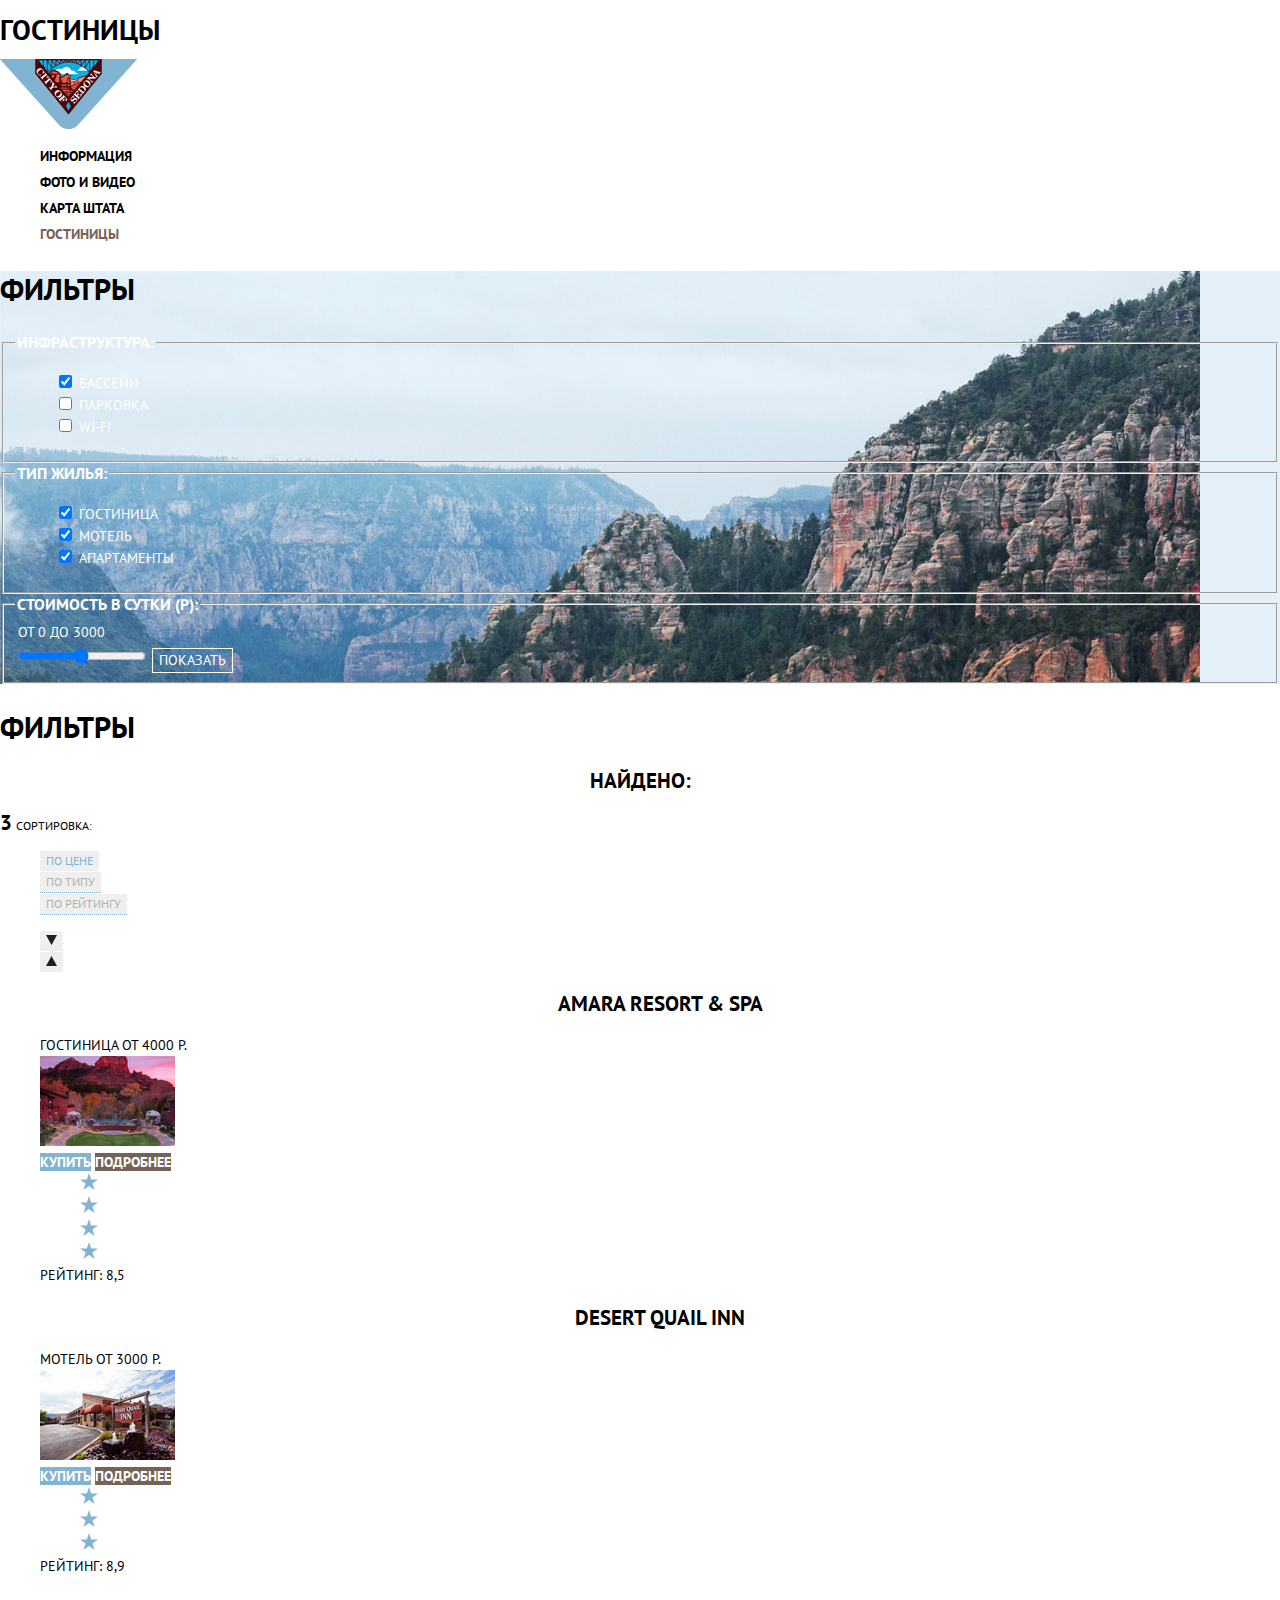
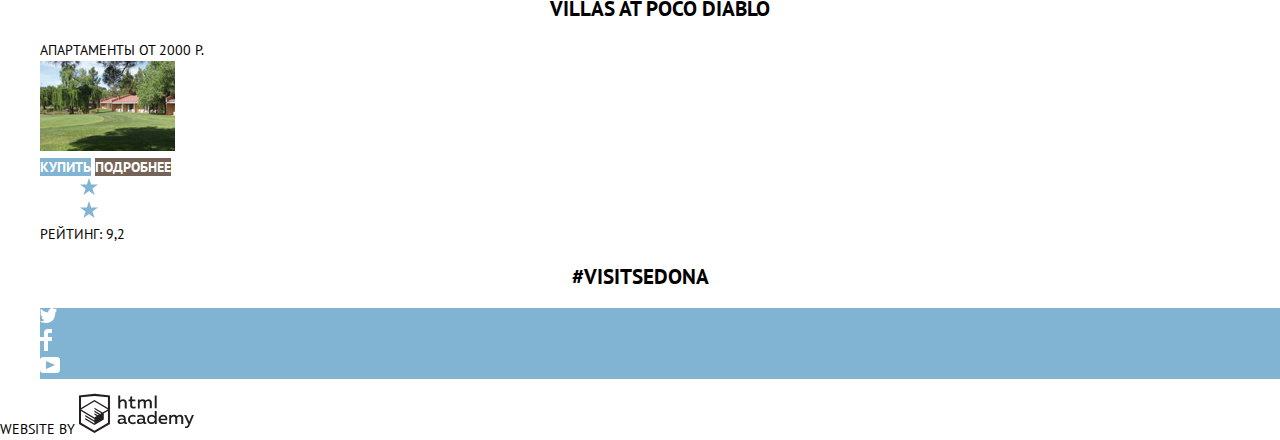
==== hotels.html @ 1f5286f9 "Пятое задание" ====
<!DOCTYPE html>
<html lang="ru">
  <head>
    <meta charset="utf-8">
      <title>Седона > Гостиницы</title>
        <link href="https://fonts.googleapis.com/css?family=PT+Sans:400,700&amp;subset=cyrillic" rel="stylesheet">
        <link rel="stylesheet" href="css/style.css">
  </head>
  <body>
  
<!-- ===== HEADER ===== -->
  	<header class="main-header">
  	  <h1 class="visually-hidden">Гостиницы</h1>
  		<nav class="main-navigation">
 		  <a href="index.html" class="main-header-logo">
  		    <img src="img/logo-sedona.png" width="138" height="70" alt="Логотип сайта Седона">
  		  </a>
  			<ul class="site-navigation">
  			  <li><a href="#">Информация</a></li>
  			  <li><a href="#">Фото и видео</a></li>
  			  <li><a href="#">Карта штата</a></li>
  			  <li class="site-navigation-current"><a href="#">Гостиницы</a></li>
  			</ul>
  		</nav>
	</header>
  	   
<!-- ===== M A I N ===== -->
	<section class="filters">
    <h2 class="title-2 visually-hidden">Фильтры</h2>
	  <form class="filter" method="get" action=https://echo.htmlacademy.ru>
    <fieldset>
	  <legend>Инфраструктура:</legend>
	      <ul>
	        <li>
	          <input class="visually-hidden" type="checkbox" name="pool" id="filter-pool" checked>
	          <label for="filter-pool">Бассейн</label>
	        </li>
	        <li>
	          <input class="visually-hidden" type="checkbox" name="parking" id="filter-parking">
	          <label for="filter-parking">Парковка</label>
	        </li>
	        <li>
	          <input class="visually-hidden" type="checkbox" name="wifi" id="filter-wifi">
	          <label for="filter-wifi">WI-FI</label>
	        </li>	
	      </ul>
    </fieldset>
		
	<fieldset>
	  <legend>Тип жилья:</legend>
	      <ul>
	        <li>
	          <input class="visually-hidden" type="checkbox" name="hotel" id="filter-hotel" checked>
	          <label for="filter-hotel">Гостиница</label>
	        </li>
	        <li>
	          <input class="visually-hidden" type="checkbox" name="motel" id="filter-motel" checked>
	          <label for="filter-motel">Мотель</label>
	        </li>
	        <li>
	          <input class="visually-hidden" type="checkbox" name="apartments" id="filter-apartments" checked>
	          <label for="filter-apartments">Апартаменты</label>
	        </li>	
	      </ul>
	</fieldset>
     
	<fieldset>
	  <legend>Стоимость в сутки (Р):</legend>
	      <table>
            <tr>
              <td>От 0</td>
              <td>До 3000</td>
            </tr>
		  </table>
		    <input type="range" name="range" min="0" max="3000"> 
		      <button class="btn show" type="submit">Показать</button>
	</fieldset>
    </form>
	</section>

	<section class="results-header">
	  <h2 class="title-2 visually-hidden">Фильтры</h2>
	    <h3 class="title-3">Найдено: </h3>
	   	  <span class="results-number">3</span>
	   		<span class="results-sort">Сортировка: </span>
	   		  <ul class="results-sort-variants">
	   		    <li><button class="btn pushed">По цене</button></li>
	   			<li><button class="btn">По типу</button></li>
	   			<li><button class="btn">По рейтингу</button></li>
	   		  </ul> 
	   		  <ul class="arrows">
	   			<li><button class="btn" type="button"><img src="img/icon-down-dir.svg" width="11" height="10" alt="Вниз"></button></li>
	   			<li><button class="btn" type="button"><img src="img/icon-up-dir.svg" width="11" height="10" alt="Вверх"></button></li>
	   		  </ul>
	</section>
	   
    <section class="results-main">
	  <ul class="hotels-list">
	    <li class="hotel-item">
	      <h3 class="title-3">Amara Resort &amp; Spa</h3>
	    	<span>Гостиница</span>
	    	  <span>от 4000 р.</span>
	    		<div class="hotel-item-image">
	    		  <img src="img/amara.jpg" width="135" height="90" alt="Amara Resort & Spa">
	    		</div>
	    		  <a href="#" class="button buy">Купить</a>
	    		  <a href="#" class="button more">Подробнее</a>
					<ul>
					  <li><img src="img/star.svg" width="18" height="17" alt="Звездочка"></li>
					  <li><img src="img/star.svg" width="18" height="17" alt="Звездочка"></li>
					  <li><img src="img/star.svg" width="18" height="17" alt="Звездочка"></li>
					  <li><img src="img/star.svg" width="18" height="17" alt="Звездочка"></li>
					</ul>
					  <span>Рейтинг: 8,5</span>
	    </li>
	    	
		<li class="hotel-item">
		  <h3 class="title-3">Desert Quail Inn</h3>
	    	<span>Мотель</span>
	    	  <span>от 3000 р.</span>
	    		<div class="hotel-item-image">
	    		  <img src="img/desert.jpg" width="135" height="90" alt="Desert Quail Inn">
	    		</div>
	    		  <a href="#" class="button buy">Купить</a>
	    		  <a href="#" class="button more">Подробнее</a>
					<ul>
					  <li><img src="img/star.svg" width="18" height="17" alt="Звездочка"></li>
					  <li><img src="img/star.svg" width="18" height="17" alt="Звездочка"></li>
					  <li><img src="img/star.svg" width="18" height="17" alt="Звездочка"></li>
					</ul>
					  <span>Рейтинг: 8,9</span>
		</li>
	    	
		<li class="hotel-item">
		  <h3 class="title-3">Villas At Poco Diablo</h3>
	    	<span>Апартаменты</span>
	    	  <span>от 2000 р.</span>
	    		<div class="hotel-item-image">
	    		  <img src="img/villas.jpg" width="135" height="90" alt="Desert Quail Inn">
	    		</div>
	    		  <a href="#" class="button buy">Купить</a>
	    		  <a href="#" class="button more">Подробнее</a>
					<ul>
					  <li><img src="img/star.svg" width="18" height="17" alt="Звездочка"></li>
					  <li><img src="img/star.svg" width="18" height="17" alt="Звездочка"></li>
					</ul>
					  <span>Рейтинг: 9,2</span>
		</li>
	  </ul>
	</section>
   
<!-- ===== FOOTER ===== -->
  	<footer class="main-footer">
 	  <div class="footer-hashtag">
  		<h3 class="title-3">#visitsedona</h3>
  	  </div>
  		<ul class="footer-social">
		  <li><a href="#" class="social-button"><img src="img/twitter.svg" width="17" height="15" alt="Twitter"></a></li>
		  <li><a href="#" class="social-button"><img src="img/fb-icon.svg" width="12" height="22" alt="Facebook"></a></li>
		  <li><a href="#" class="social-button"><img src="img/youtube.svg" width="20" height="16" alt="YouTube"></a></li>
  		</ul>
  	  <div class="footer-copyright">
  	    <span>Website by</span>
  		  <a href="https://htmlacademy.ru/intensive/htmlcss">
  		    <img src="img/logo-htmlacademy.svg" width="115" height="41" alt="Профессиональный HTML и CSS, уровень 1">
  		  </a>
  	  </div>
  	</footer>
  </body>
</html>
---- css/style.css ----
body {
	margin: 0;
	padding: 0;
	
	font-family: 'PT Sans', Arial, sans-serif;
	font-size: 14px;
	font-weight: 400;
	line-height: 21px;
	color: #000000;
	text-transform: uppercase;
	
	background-color: #ffffff;
}

a {
	text-decoration: none;
}

main p {
	color: #333333;
}

/* ===== HEADER ===== */
.main-header-logo {
	display: inline-block;
}

.main-header-logo img {
	vertical-align: middle;
}

.main-navigation {
	font-weight: bold;
	line-height: 26px;
	color: #000000;
	
	background-color: #ffffff;
}

.site-navigation, .main-navigation {
	list-style: none;
}

.site-navigation a, .main-navigation a {
	color: #000000;
}

.site-navigation a:hover, .main-navigation a:hover {
	color: #81b3d2;
}

.site-navigation a:focus, .main-navigation a:focus {
	color: #cacaca;
}

.intro-logo {
	min-height: 564px;
	background-image: url("../img/background-all.jpg");
	background-repeat: no-repeat;
	background-color: #ffffff;

/* ===== MAIN = Index ===== */
}

.feature-item p {
	color: #ffffff;
}

.benefits-top-list, .benefits-bottom-list {
	list-style: none;
}

.title-2 {
	font-size: 30px;
	font-weight: bold;
	line-height: 36px;
	color: #000000;
}

.title-3 {
	font-size: 21px;
	font-weight: bold;
	line-height: 21px; /* ===== Кое-где 26px ===== */
	color: #000000;
	text-align: center;
}

.feature-item {
	color: #ffffff;
	background-color: #81b3d2;
}

.feature-item h3 {
	color: #ffffff;
}

.benefits-top {
	background-color: #ffffff;
}

.benefits-bottom {
	background-color: #eeeeee;
}

.interesting p {
	line-height: 24px;
}

.hotel-search h3 {
	background-color: #766357;
	color: #ffffff;
}

.hotel-search {
	font-weight: bold;
	line-height: 26px;
}

.btn {
	font: inherit;
	color: #a9a9a9;
	text-align: center;
	vertical-align: middle;
	text-transform: uppercase;
	border: none;
}

.results-main .button {
	font-weight: bold;
	color: #ffffff;
}

.results-main .buy {
	background-color: #81b3d2;
}

.results-main .buy:hover {
	background-color: #669ec0;
}

.results-main .buy:active {
	color: #88b6d1;
	background-color: #5496bd;
}

.results-main .more {
	background-color: #766357;
}

.results-main .more:hover {
	background-color: #604e43;
}

.results-main .more:active {
	color: #857871;
	background-color: #503e33;
}

.btn.show {
	color: #ffffff;
	background-color: transparent;
	border: 1px solid #ffffff;
}

.btn.show:active, .btn.show:hover {
	color: #000000;
	background-color: #ffffff;
}

.hotel-search .search {
	background-color: #81b3d2;
	color: #ffffff;
	font-size: 21px;
	line-height: 26px;
}

.hotel-search .search:hover {
	background-color: #669ec0;
}

.hotel-search .search:active {
	background-color: #5496bd;
	color: #88b6d1;
}

.date input {
	background-color: #f2f2f2;
}

.date input[type="text"] {
	height: 38px;
	border: none;
}

.date input::placeholder {
	color: #000000;
	font-family: 'PT Sans', Arial, sans-serif;
	font-size: 14px;
	font-weight: bold;
	line-height: 26px;
	text-transform: uppercase;
}

.date p {
	color: #000000;
}

.number button {
	color: #a9a9a9;
}

/* ===== MAIN = Hotels ===== */
.filters {
	background-color: #e3f0f9;
	background-image: url("../img/background-photo.jpg");
	background-repeat: no-repeat;
	color: #ffffff;
}

.filters li {
	list-style: none;
}

.filters legend {
	font-size: 16px;
	font-weight: bold;
}

.results-header li {
	list-style: none;
}

.results-sort-variants button {
	color: #b1b1b1;
	border-bottom: 1px dotted #81b3d2;
}

.results-sort-variants .pushed {
	border: none;
	color: #81b3d2;
}

.results-header .results-number {
	font-size: 21px;
	font-weight: bold;
}

.results-header .results-sort {
	font-size: 12px;
	line-height: 18px;
}

.results-header button {
	font-size: 12px;
	line-height: 18px;
}

.results-main li {
	list-style: none;
}

.site-navigation .site-navigation-current a {
	color: #766357;
}

/* ===== FOOTER ===== */
.footer-social {
	list-style: none;
}

.footer-social li {
	background-color: #81b3d2;
}

.footer-social li:hover {
	background-color: #669ec0;
}

.footer-social li:active {
	background-color: #5496bd;
} /* ===== И цвет самой иконки меняется. Как? ===== */
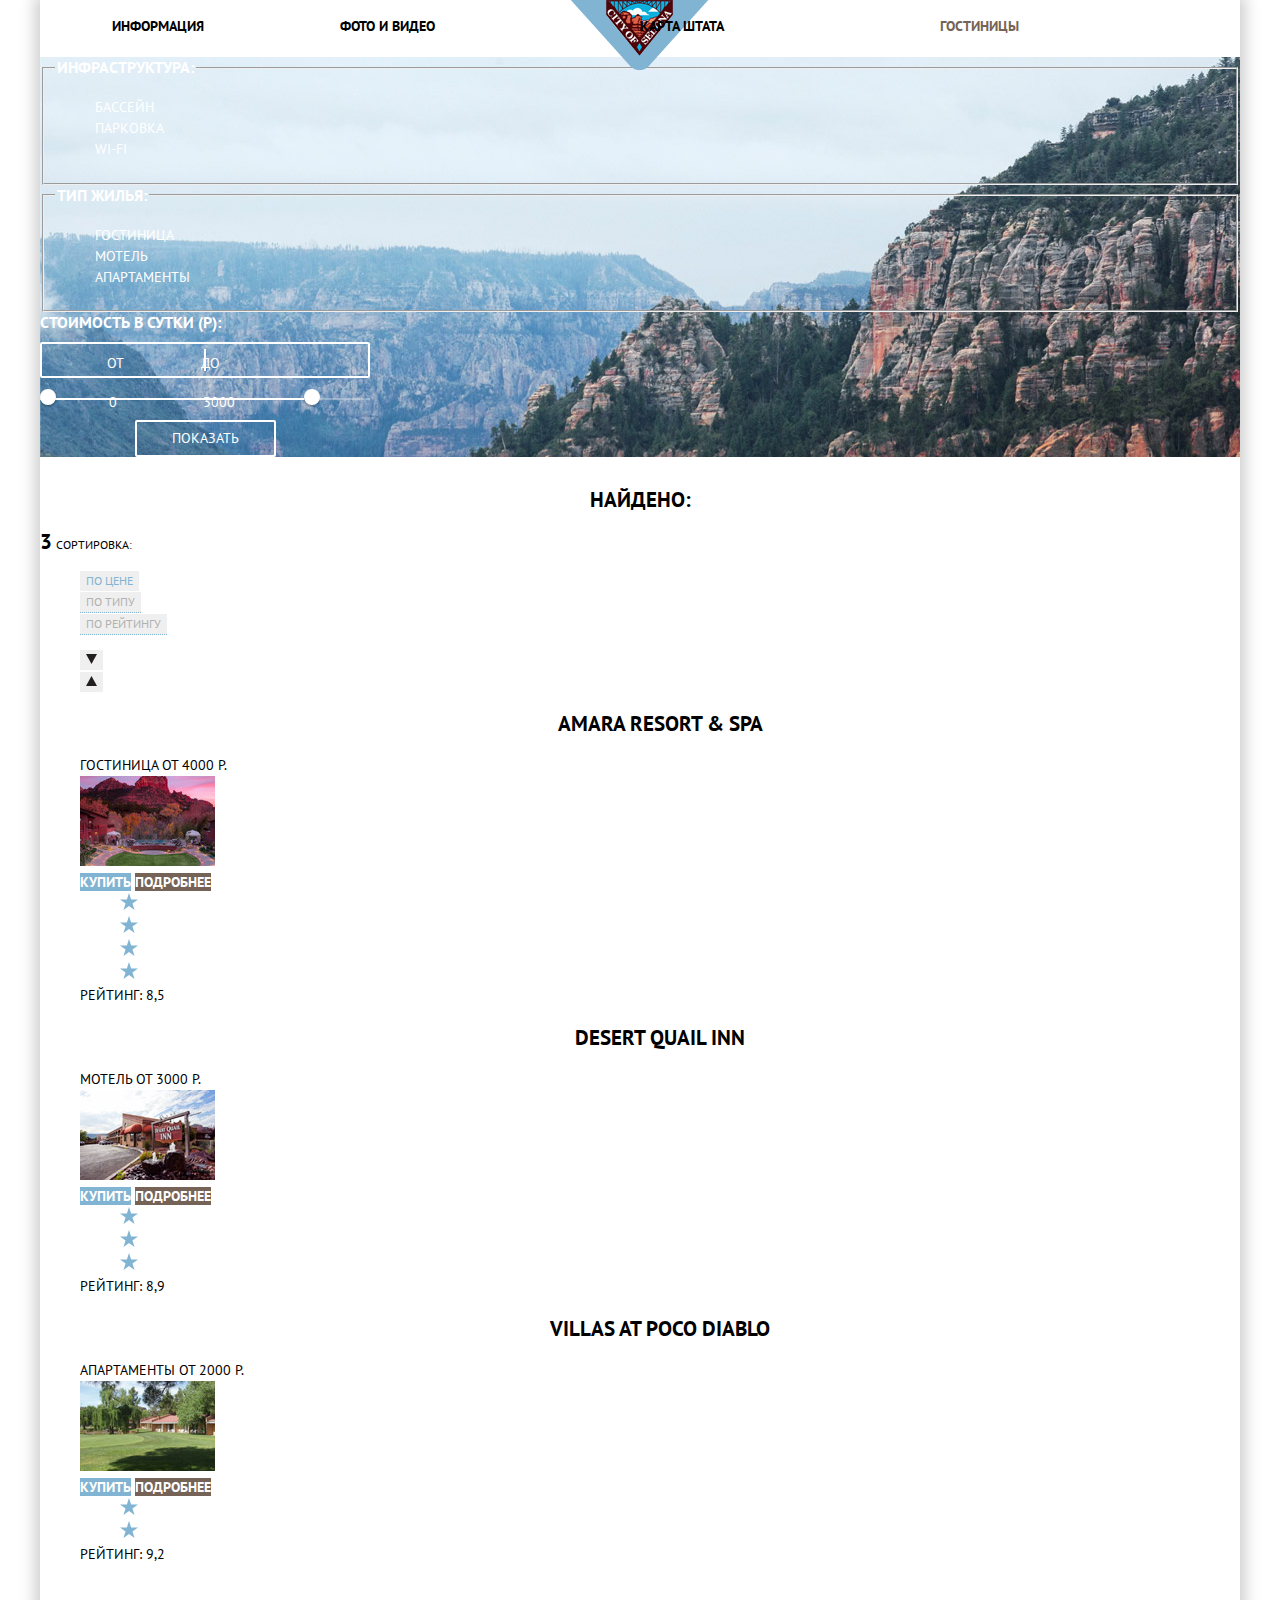
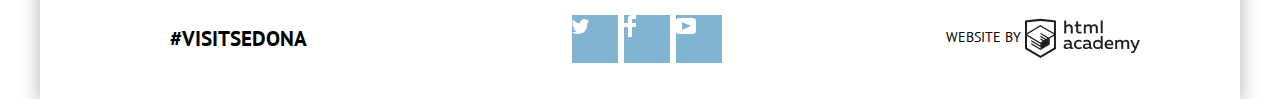
==== commit acf9c47a: "Шестое задание" ====
--- a/hotels.html
+++ b/hotels.html
@@ -7,6 +7,7 @@
         <link rel="stylesheet" href="css/style.css">
   </head>
   <body>
+  <div class="wrapper">
   
 <!-- ===== HEADER ===== -->
   	<header class="main-header">
@@ -63,8 +64,24 @@
 	        </li>	
 	      </ul>
 	</fieldset>
+    
+    <div class="filter-range">
+      <div class="filter-range-title">Стоимость в сутки (Р):</div>
+        <div class="price-controls">
+          <label class="min-price">от <input type="text" name="min-price" value="0"></label>
+		  <label class="max-price">до <input type="text" name="max-price" value="3000"></label>
+        </div>
+        <div class="range-controls">
+          <div class="scale">
+          	<div class="bar"></div>
+          </div>
+          <div class="range-toggle range-toggle-min"></div>
+          <div class="range-toggle range-toggle-max"></div>
+          <button class="btn show" type="submit">Показать</button>
+        </div>
+    </div>
      
-	<fieldset>
+<!--	<fieldset>
 	  <legend>Стоимость в сутки (Р):</legend>
 	      <table>
             <tr>
@@ -74,7 +91,7 @@
 		  </table>
 		    <input type="range" name="range" min="0" max="3000"> 
 		      <button class="btn show" type="submit">Показать</button>
-	</fieldset>
+	</fieldset>-->
     </form>
 	</section>
 
@@ -166,5 +183,6 @@
   		  </a>
   	  </div>
   	</footer>
+  	</div>
   </body>
 </html>--- a/css/style.css
+++ b/css/style.css
@@ -1,6 +1,7 @@
 body {
 	margin: 0;
 	padding: 0;
+	box-sizing: border-box;
 	
 	font-family: 'PT Sans', Arial, sans-serif;
 	font-size: 14px;
@@ -12,29 +13,136 @@
 	background-color: #ffffff;
 }
 
+*, *:before, *:after {
+    box-sizing: inherit;
+}
+
 a {
 	text-decoration: none;
 }
 
+img {
+	max-width: 100%;
+	/*height: auto;*/  /* Нужно ли это оставить? */
+}
+
+.title-2 {
+	font-size: 30px;
+	font-weight: bold;
+	line-height: 36px;
+	color: #000000;
+}
+
+.title-3 {
+	font-size: 21px;
+	font-weight: bold;
+	line-height: 21px; /* ===== Кое-где 26px ===== */
+	color: #000000;
+	text-align: center;
+}
+
 main p {
 	color: #333333;
 }
 
+.wrapper {
+	width: 1200px;
+	margin: 0 auto;
+	background-color: #ffffff;
+	box-shadow: 0 0 15px 5px rgba(0, 1, 1, 0.2);
+}
+
+.visually-hidden:not(:focus):not(:active), input[type="checkbox"].visually-hidden {
+    position: absolute;
+
+    width: 1px;
+    height: 1px;
+    margin: -1px;
+    border: 0;
+    padding: 0;
+
+    white-space: nowrap;
+
+    clip-path: inset(100%);
+    clip: rect(0 0 0 0);
+    overflow: hidden;
+}
+
 /* ===== HEADER ===== */
+.main-header {
+	position: relative;
+}
+
+.inner-header {
+
+}
+
 .main-header-logo {
 	display: inline-block;
+	width: 138px;
+	height: 70px;
+	position: absolute;
+	top: 0px;
+	left: 50%;
+	transform: translate(-50%);
 }
 
 .main-header-logo img {
 	vertical-align: middle;
 }
 
+.sedona-title {
+	width: 636px;
+	margin: 0 auto;
+}
+
+.sedona-title .title-3 {
+	line-height: 26px;
+}
+
+.five-reasons {
+	width: 500px;
+	margin: 0 auto;
+	margin-top: 28px;
+	color: #333333;
+}
+
 .main-navigation {
+	height: 57px;
 	font-weight: bold;
 	line-height: 26px;
 	color: #000000;
+	background-color: #ffffff;
+}
+
+.site-navigation {
+	margin: 0;
+	padding-top: 13px;
+    padding-bottom: 17px;
+	padding-left: 0px;
+	display: flex;
+	justify-content: space-between;
+    line-height: 26px;
+}
+
+.site-navigation li {
+	width: 25%;
+}
+
+.site-navigation li:first-child {
+	padding-left: 72px;
+}
+
+.site-navigation li:nth-child(2) {
 	
-	background-color: #ffffff;
+}
+
+.site-navigation li:nth-child(3) {
+	text-align: right;
+}
+
+.navigation-list li:last-child {
+	text-align: right;
 }
 
 .site-navigation, .main-navigation {
@@ -43,6 +151,12 @@
 
 .site-navigation a, .main-navigation a {
 	color: #000000;
+	display: block;
+	vertical-align: middle;
+}
+
+.main-navigation a {
+	position: absolute;
 }
 
 .site-navigation a:hover, .main-navigation a:hover {
@@ -51,6 +165,11 @@
 
 .site-navigation a:focus, .main-navigation a:focus {
 	color: #cacaca;
+}
+
+.header-wrapper {
+	padding-top: 46px;
+	padding-bottom: 50px;
 }
 
 .intro-logo {
@@ -58,52 +177,96 @@
 	background-image: url("../img/background-all.jpg");
 	background-repeat: no-repeat;
 	background-color: #ffffff;
+}
 
 /* ===== MAIN = Index ===== */
+/*
+.features {
+	display: flex;
+}
+*/
+
+.features img {
+	vertical-align: middle;
+}
+
+.features-top {
+	display: flex;
+}
+
+.features-bottom {
+	display: flex;
 }
 
 .feature-item p {
 	color: #ffffff;
 }
 
-.benefits-top-list, .benefits-bottom-list {
-	list-style: none;
-}
-
-.title-2 {
-	font-size: 30px;
-	font-weight: bold;
-	line-height: 36px;
-	color: #000000;
-}
-
-.title-3 {
-	font-size: 21px;
-	font-weight: bold;
-	line-height: 21px; /* ===== Кое-где 26px ===== */
-	color: #000000;
+.feature-item {
+	color: #ffffff;
+	background-color: #81b3d2;
+	
+	width: 400px;
+	min-height: 256px;
 	text-align: center;
-}
-
-.feature-item {
-	color: #ffffff;
-	background-color: #81b3d2;
+	padding: 40px 30px;
+}
+
+.features-bottom .feature-pic {
+	order: -1;
 }
 
 .feature-item h3 {
 	color: #ffffff;
 }
 
-.benefits-top {
-	background-color: #ffffff;
-}
-
-.benefits-bottom {
+.benefits-top, .benefits-bottom {
+	display: flex;
+	width: 1200px;
+	background-color: #ffffff;
+}
+
+.benefit-top-item, .benefit-bottom-item {
+	display: flex;
+	flex-direction: column;
+	justify-content: center;
+	align-items: center;
+	text-align: center;
+	min-height: 330px;
+	width: 400px; 
+}
+
+.benefit-top-item h3 {
+	margin-top: 26px;
+	margin-bottom: 10px;
+}
+
+.benefit-bottom-item {
 	background-color: #eeeeee;
+	min-height: 256px;
+}
+
+.benefit-bottom-item h3 {
+	margin-top: 0px;
+}
+
+.benefit-bottom-item .p-number {
+	margin-top: 2px;
+	margin-bottom: 6px;
+}
+
+.interesting {
+	width: 1200px;
+	text-align: center;
 }
 
 .interesting p {
 	line-height: 24px;
+	margin-bottom: 48px;
+}
+
+.interesting h2 {
+	padding-top: 28px;
 }
 
 .hotel-search h3 {
@@ -111,9 +274,23 @@
 	color: #ffffff;
 }
 
+.hotel-search-btn {
+	width: 568px;
+	min-height: 86px;
+	background-color: #766357;
+    color: #ffffff;
+	font: inherit;
+	font-size: 21px;
+    font-weight: bold;
+	text-transform: uppercase;
+    line-height: 48px;
+    text-align: center;
+}
+
 .hotel-search {
 	font-weight: bold;
 	line-height: 26px;
+	position: relative;
 }
 
 .btn {
@@ -156,10 +333,107 @@
 	background-color: #503e33;
 }
 
+.filter-range {
+	width: 330px;
+}
+
+.filter-range-title {
+	margin-bottom: 9px;
+	font-weight: bold;
+	font-size: 16px;
+	line-height: 21px;
+}
+
+.price-controls {
+	position: relative;
+	height: 36px;
+	margin-bottom: 20px;
+	border: 2px solid #ffffff;
+	border-radius: 2px;
+}
+
+.price-controls::after {
+	content: "";
+	position: absolute;
+	top: 50%;
+	left: 50%;
+	width: 2px;
+	height: 22px;
+	background-color: #ffffff;
+	transform: translate(-50%, -50%);
+}
+
+.price-controls label {
+	display: inline-block;
+	line-height: 38px;
+	vertical-align: top;
+	cursor: pointer;
+}
+
+.price-controls .min-price, .price-controls .max-price {
+	width: 90px;
+	padding-left: 65px;
+}
+
+.price-controls input {
+	width: 50px;
+	margin: 0;
+	font: inherit;
+	color: inherit;
+	background: none;
+	border: none;
+}
+
+.range-controls {
+	position: relative;
+	margin-bottom: 32px;
+}
+
+.range-controls .scale {
+	height: 2px;
+	background-color: rgba(255, 255, 255, 0.3);
+}
+
+.range-controls .bar {
+	width: 80%;
+	height: 2px;
+	background-color: #ffffff;
+}
+
+.range-toggle {
+	position: absolute;
+	top: -9px;
+	width: 4px;
+	height: 4px;
+	background-color: #ababab;
+	border: 8px solid #ffffff;
+	border-radius: 50%;
+	box-shadow: 0 2px 1px 0 rgba(0, 1, 1, 0.2);
+    cursor: pointer;
+}
+
+.range-toggle:hover {
+	background-color: #1c4f80;
+}
+
+.range-toggle-min {
+	left: 0px;
+}
+
+.range-toggle-max {
+	left: 80%;
+}
+
 .btn.show {
+	display: block;
+	margin: 0 auto;
+	margin-top: 20px;
+	padding: 6px 35px;
 	color: #ffffff;
 	background-color: transparent;
-	border: 1px solid #ffffff;
+	border: 2px solid #ffffff;
+	border-radius: 2px;
+	cursor: pointer;
 }
 
 .btn.show:active, .btn.show:hover {
@@ -168,6 +442,7 @@
 }
 
 .hotel-search .search {
+	width: 456px;
 	background-color: #81b3d2;
 	color: #ffffff;
 	font-size: 21px;
@@ -183,6 +458,30 @@
 	color: #88b6d1;
 }
 
+.hotel-search .title-3:hover {
+	background-color: #604e43;
+}
+
+.hotel-search .title-3:active {
+	background-color: #503e33;
+	color: #857871;
+}
+
+.date {
+	width: 568px;
+	height: 396px;
+	position: absolute;
+	top: 86px;
+	left: 50%;
+	transform: translateX(-50%);
+	display: flex;
+	flex-wrap: wrap;
+	justify-content: space-between;
+	flex-direction: column;
+	background-color: #ffffff;
+	box-shadow: 0 0 15px 5px rgba(0, 1, 1, 0.2);
+}
+
 .date input {
 	background-color: #f2f2f2;
 }
@@ -201,8 +500,27 @@
 	text-transform: uppercase;
 }
 
+.date input:hover {
+	background-color: #ebebeb;
+}
+
+.date input:focus {
+	background-color: #ffffff;
+}
+
+.date #date-checkin, .date #date-checkout {
+	width: 330px;
+	padding-left: 14px;
+}
+
 .date p {
 	color: #000000;
+}
+
+.number .adults, .number .children {
+	font: inherit;
+	width: 36px;
+	text-align: center;
 }
 
 .number button {
@@ -264,12 +582,40 @@
 }
 
 /* ===== FOOTER ===== */
+.main-footer {
+	min-height: 120px;
+	display: flex;
+	width: 1200px;
+	justify-content: space-between;
+	align-items: center;
+}
+
+.footer-hashtag {
+	margin-left: 130px;
+}
+
+.footer-copyright {
+	margin-right: 100px;
+}
+
+.main-footer img {
+	vertical-align: middle;
+}
+
 .footer-social {
 	list-style: none;
+	display: flex;
 }
 
 .footer-social li {
+	margin-left: 6px;
 	background-color: #81b3d2;
+	width: 46px;
+	height: 48px;
+}
+
+.footer-social li:first-child {
+	margin-left: 0;
 }
 
 .footer-social li:hover {
@@ -278,4 +624,4 @@
 
 .footer-social li:active {
 	background-color: #5496bd;
-} /* ===== И цвет самой иконки меняется. Как? ===== */+} /* ===== И цвет самой иконки меняется. Как? Opacity? ===== */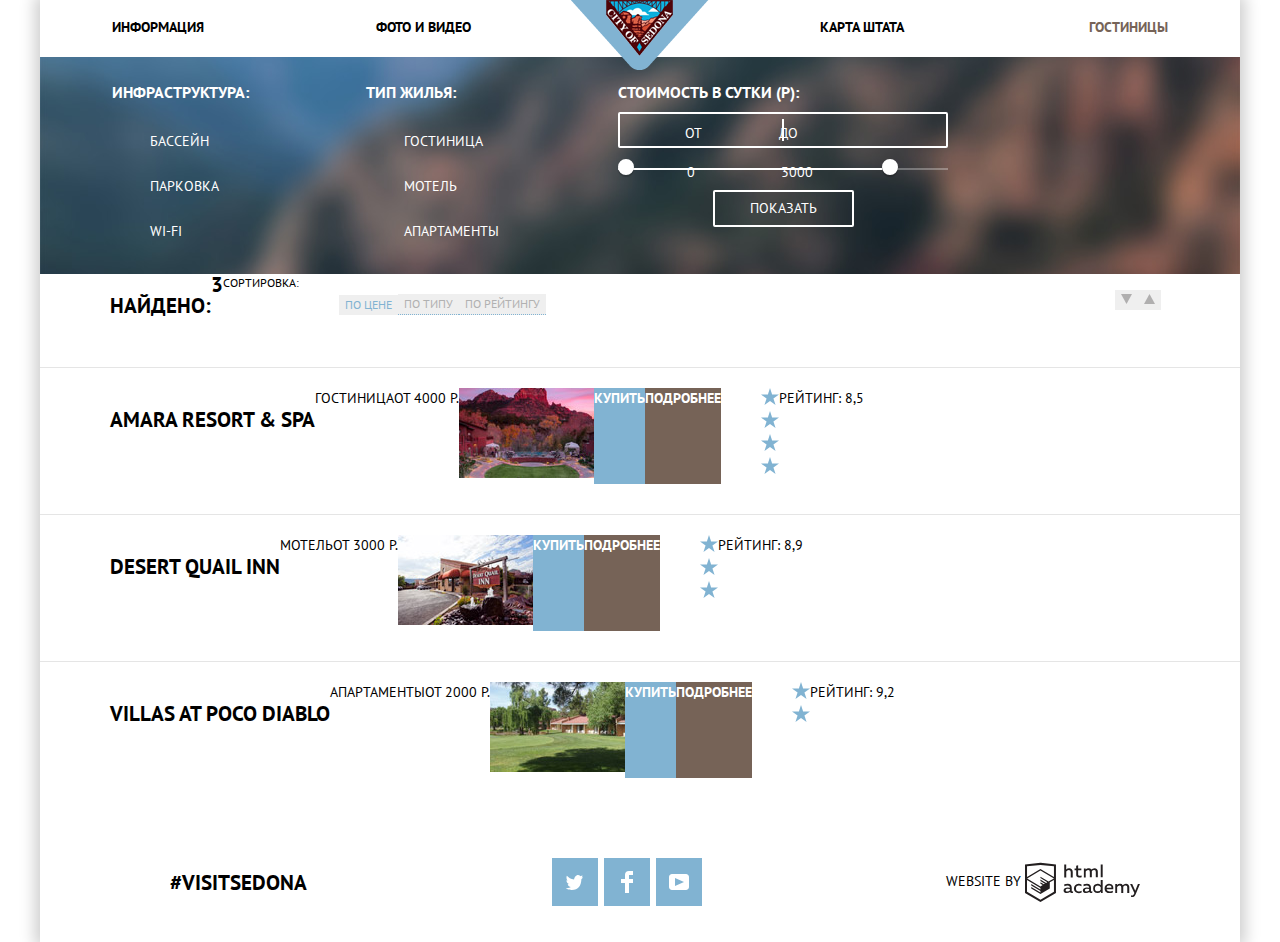
==== commit 28f038b7: "Седьмое задание" ====
--- a/hotels.html
+++ b/hotels.html
@@ -31,7 +31,7 @@
 	  <form class="filter" method="get" action=https://echo.htmlacademy.ru>
     <fieldset>
 	  <legend>Инфраструктура:</legend>
-	      <ul>
+	      <ul class="filter-list">
 	        <li>
 	          <input class="visually-hidden" type="checkbox" name="pool" id="filter-pool" checked>
 	          <label for="filter-pool">Бассейн</label>
@@ -49,7 +49,7 @@
 		
 	<fieldset>
 	  <legend>Тип жилья:</legend>
-	      <ul>
+	      <ul class="filter-list">
 	        <li>
 	          <input class="visually-hidden" type="checkbox" name="hotel" id="filter-hotel" checked>
 	          <label for="filter-hotel">Гостиница</label>
@@ -80,18 +80,6 @@
           <button class="btn show" type="submit">Показать</button>
         </div>
     </div>
-     
-<!--	<fieldset>
-	  <legend>Стоимость в сутки (Р):</legend>
-	      <table>
-            <tr>
-              <td>От 0</td>
-              <td>До 3000</td>
-            </tr>
-		  </table>
-		    <input type="range" name="range" min="0" max="3000"> 
-		      <button class="btn show" type="submit">Показать</button>
-	</fieldset>-->
     </form>
 	</section>
 
--- a/css/style.css
+++ b/css/style.css
@@ -117,9 +117,7 @@
 
 .site-navigation {
 	margin: 0;
-	padding-top: 13px;
-    padding-bottom: 17px;
-	padding-left: 0px;
+	padding: 14px 72px;
 	display: flex;
 	justify-content: space-between;
     line-height: 26px;
@@ -130,7 +128,6 @@
 }
 
 .site-navigation li:first-child {
-	padding-left: 72px;
 }
 
 .site-navigation li:nth-child(2) {
@@ -141,7 +138,7 @@
 	text-align: right;
 }
 
-.navigation-list li:last-child {
+.site-navigation li:last-child {
 	text-align: right;
 }
 
@@ -155,10 +152,6 @@
 	vertical-align: middle;
 }
 
-.main-navigation a {
-	position: absolute;
-}
-
 .site-navigation a:hover, .main-navigation a:hover {
 	color: #81b3d2;
 }
@@ -173,7 +166,7 @@
 }
 
 .intro-logo {
-	min-height: 564px;
+	min-height: 508px;
 	background-image: url("../img/background-all.jpg");
 	background-repeat: no-repeat;
 	background-color: #ffffff;
@@ -443,6 +436,7 @@
 
 .hotel-search .search {
 	width: 456px;
+	padding: 15px 50px;
 	background-color: #81b3d2;
 	color: #ffffff;
 	font-size: 21px;
@@ -468,18 +462,34 @@
 }
 
 .date {
-	width: 568px;
-	height: 396px;
 	position: absolute;
+	margin-bottom: auto;
 	top: 86px;
+	padding: 55px;
 	left: 50%;
 	transform: translateX(-50%);
-	display: flex;
-	flex-wrap: wrap;
+	background-color: #ffffff;
+}
+
+.date-check {
+	margin-bottom: 25px;
+	display: flex;
 	justify-content: space-between;
-	flex-direction: column;
-	background-color: #ffffff;
-	box-shadow: 0 0 15px 5px rgba(0, 1, 1, 0.2);
+	align-items: center;
+}
+
+.date-placeholder {
+	position: relative;
+}
+
+.calendar {
+	background: none;
+	box-shadow: none;
+	border: none;
+	position: absolute;
+	right: 0;
+	top: 50%;
+	transform: translateY(-50%);
 }
 
 .date input {
@@ -511,10 +521,18 @@
 .date #date-checkin, .date #date-checkout {
 	width: 330px;
 	padding-left: 14px;
+	padding-right: 38px;
 }
 
 .date p {
 	color: #000000;
+}
+
+.number {
+	margin-bottom: 55px;
+	display: flex;
+	justify-content: space-between;
+	align-items: center;
 }
 
 .number .adults, .number .children {
@@ -528,24 +546,76 @@
 }
 
 /* ===== MAIN = Hotels ===== */
+.filter {
+	display: flex;
+	flex-wrap: wrap;
+	padding: 25px 70px 0;
+}
+
+.filter fieldset {
+	margin: 0;
+	padding: 0;
+	width: 254px;
+	border: none;
+}
+
 .filters {
-	background-color: #e3f0f9;
+	width: 1200px;
+	min-height: 217px;
+	background-color: #669ec0;
 	background-image: url("../img/background-photo.jpg");
 	background-repeat: no-repeat;
+	background-position: center;
+	
 	color: #ffffff;
 }
 
+.filter-list {
+	margin: 0;
+	position: relative;
+	list-style: none;
+}
+
 .filters li {
-	list-style: none;
+	margin-bottom: 24px;
 }
 
 .filters legend {
+	margin-bottom: 28px;
 	font-size: 16px;
 	font-weight: bold;
+}
+
+.results-header {
+	display: flex;
+	flex-wrap: wrap;
+	margin-bottom: 30px;
+	padding: 0 70px;
 }
 
 .results-header li {
 	list-style: none;
+}
+
+.results-header .arrows {
+	padding-left: 0;
+	display: flex;
+}
+
+.arrows .btn img {
+	opacity: 0.3;
+	cursor: pointer;
+}
+
+.arrows .btn img:hover {
+	opacity: 1;
+}
+
+.results-sort-variants {
+	display: flex;
+    width: 816px;
+    vertical-align: bottom;
+    padding-top: 5px;
 }
 
 .results-sort-variants button {
@@ -577,6 +647,18 @@
 	list-style: none;
 }
 
+.hotels-list {
+	display: flex;
+    flex-direction: column;
+    padding: 0;
+}
+
+.hotel-item {
+	display: flex;
+	border-top: 1px solid #e5e5e5;
+    padding: 20px 70px 30px;
+}
+
 .site-navigation .site-navigation-current a {
 	color: #766357;
 }
@@ -605,10 +687,18 @@
 .footer-social {
 	list-style: none;
 	display: flex;
+	padding-left: 0;
 }
 
 .footer-social li {
 	margin-left: 6px;
+}
+
+.footer-social li a {
+	display: flex;
+	justify-content: center;
+	align-items: center;
+	vertical-align: middle;
 	background-color: #81b3d2;
 	width: 46px;
 	height: 48px;
@@ -618,10 +708,10 @@
 	margin-left: 0;
 }
 
-.footer-social li:hover {
+.footer-social li a:hover {
 	background-color: #669ec0;
 }
 
-.footer-social li:active {
+.footer-social li a:active {
 	background-color: #5496bd;
 } /* ===== И цвет самой иконки меняется. Как? Opacity? ===== */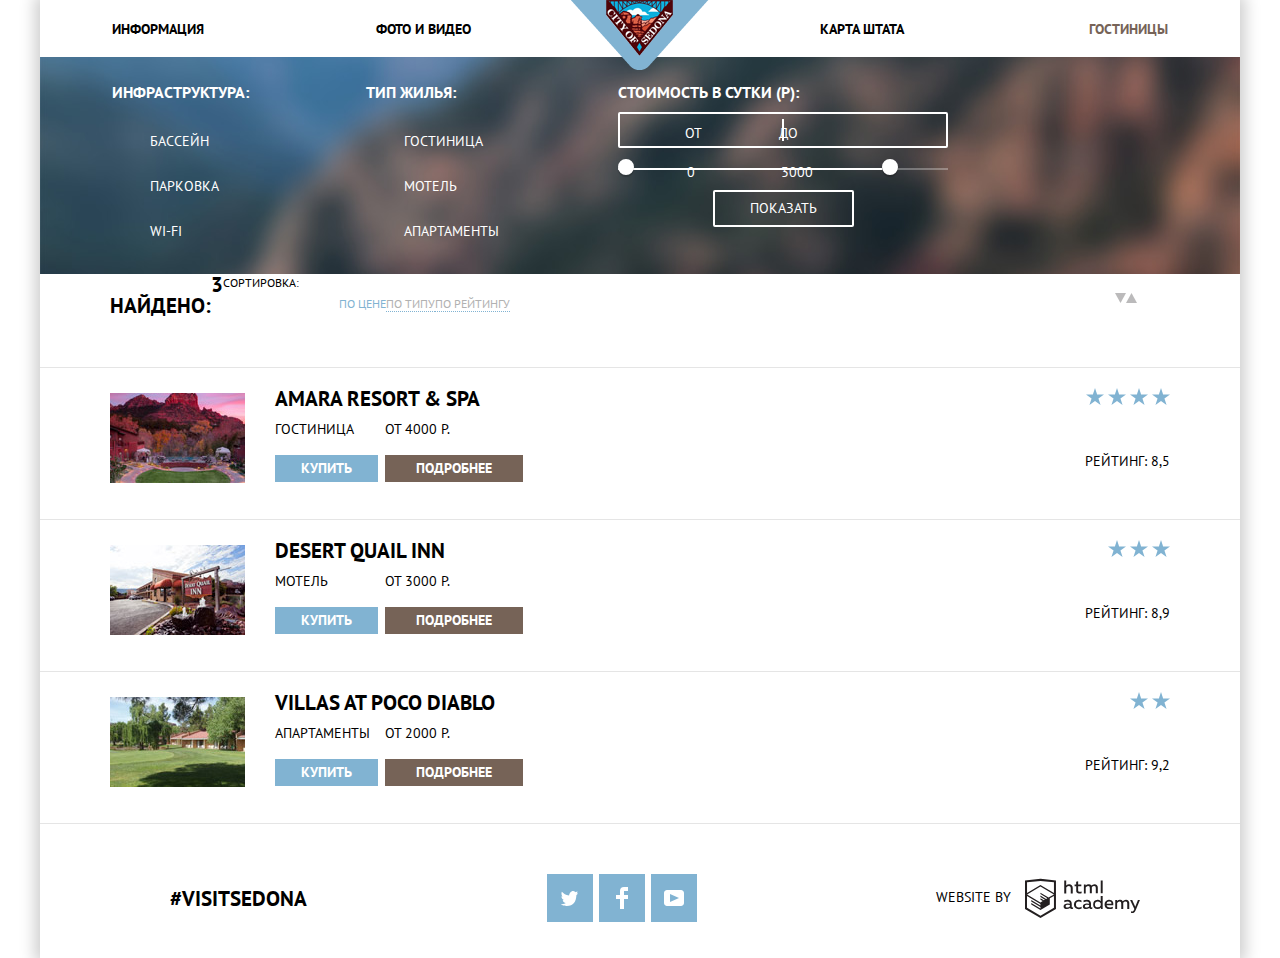
==== commit aa1d4e8f: "Финал" ====
--- a/hotels.html
+++ b/hotels.html
@@ -89,68 +89,122 @@
 	   	  <span class="results-number">3</span>
 	   		<span class="results-sort">Сортировка: </span>
 	   		  <ul class="results-sort-variants">
-	   		    <li><button class="btn pushed">По цене</button></li>
-	   			<li><button class="btn">По типу</button></li>
-	   			<li><button class="btn">По рейтингу</button></li>
+	   		    <li><a class="sort-btn pushed" href="#">По цене</a></li>
+	   			<li><a class="sort-btn" href="#">По типу</a></li>
+	   			<li><a class="sort-btn" href="#">По рейтингу</a></li>
 	   		  </ul> 
 	   		  <ul class="arrows">
-	   			<li><button class="btn" type="button"><img src="img/icon-down-dir.svg" width="11" height="10" alt="Вниз"></button></li>
-	   			<li><button class="btn" type="button"><img src="img/icon-up-dir.svg" width="11" height="10" alt="Вверх"></button></li>
+	   			<li><a class="arrow-btn" href="#"><img src="img/icon-down-dir.svg" width="11" height="10" alt="Вниз"></a></li>
+	   			<li><a class="arrow-btn" href="#"><img src="img/icon-up-dir.svg" width="11" height="10" alt="Вверх"></a></li>
 	   		  </ul>
 	</section>
 	   
     <section class="results-main">
 	  <ul class="hotels-list">
 	    <li class="hotel-item">
-	      <h3 class="title-3">Amara Resort &amp; Spa</h3>
-	    	<span>Гостиница</span>
-	    	  <span>от 4000 р.</span>
-	    		<div class="hotel-item-image">
-	    		  <img src="img/amara.jpg" width="135" height="90" alt="Amara Resort & Spa">
-	    		</div>
-	    		  <a href="#" class="button buy">Купить</a>
-	    		  <a href="#" class="button more">Подробнее</a>
-					<ul>
-					  <li><img src="img/star.svg" width="18" height="17" alt="Звездочка"></li>
-					  <li><img src="img/star.svg" width="18" height="17" alt="Звездочка"></li>
-					  <li><img src="img/star.svg" width="18" height="17" alt="Звездочка"></li>
-					  <li><img src="img/star.svg" width="18" height="17" alt="Звездочка"></li>
-					</ul>
-					  <span>Рейтинг: 8,5</span>
+		  <div class="hotel-item-column">
+		  	<div class="hotel-item-image">
+	    	  <img src="img/amara.jpg" width="135" height="90" alt="Amara Resort & Spa">
+	    	</div>
+		  </div>
+		  <div class="hotel-item-column-main">
+		  	<div class="hotel-item-card">
+				<h3><a class="title-3 hotel-item-card-link" href="#">Amara Resort &amp; Spa</a></h3>
+		  	    <div class="hotel-item-card-columns">
+		  	      <div class="hotel-item-card-column-1">
+		  	        <span>Гостиница</span>
+		  	        <a href="#" class="button buy">Купить</a>
+		  	      </div>
+		  	      <div class="hotel-item-card-column-2">
+		  	        <span>от 4000 р.</span>
+		  	        <a href="#" class="button more">Подробнее</a>
+		  	      </div>
+		  	    </div>	
+		  	</div>
+		  </div>
+		  <div class="hotel-item-column">
+		    <div class="hotel-item-rating">
+		      <ul>
+			    <li><img src="img/star.svg" width="18" height="17" alt="Звездочка"></li>
+			    <li><img src="img/star.svg" width="18" height="17" alt="Звездочка"></li>
+			    <li><img src="img/star.svg" width="18" height="17" alt="Звездочка"></li>
+			    <li><img src="img/star.svg" width="18" height="17" alt="Звездочка"></li>
+			  </ul>
+	    	  <div class="hotel-item-overall">
+	    	    <span>Рейтинг: 8,5</span>	
+	    	  </div>
+		    </div>
+		  </div>
 	    </li>
-	    	
-		<li class="hotel-item">
-		  <h3 class="title-3">Desert Quail Inn</h3>
-	    	<span>Мотель</span>
-	    	  <span>от 3000 р.</span>
-	    		<div class="hotel-item-image">
-	    		  <img src="img/desert.jpg" width="135" height="90" alt="Desert Quail Inn">
-	    		</div>
-	    		  <a href="#" class="button buy">Купить</a>
-	    		  <a href="#" class="button more">Подробнее</a>
-					<ul>
-					  <li><img src="img/star.svg" width="18" height="17" alt="Звездочка"></li>
-					  <li><img src="img/star.svg" width="18" height="17" alt="Звездочка"></li>
-					  <li><img src="img/star.svg" width="18" height="17" alt="Звездочка"></li>
-					</ul>
-					  <span>Рейтинг: 8,9</span>
-		</li>
-	    	
-		<li class="hotel-item">
-		  <h3 class="title-3">Villas At Poco Diablo</h3>
-	    	<span>Апартаменты</span>
-	    	  <span>от 2000 р.</span>
-	    		<div class="hotel-item-image">
-	    		  <img src="img/villas.jpg" width="135" height="90" alt="Desert Quail Inn">
-	    		</div>
-	    		  <a href="#" class="button buy">Купить</a>
-	    		  <a href="#" class="button more">Подробнее</a>
-					<ul>
-					  <li><img src="img/star.svg" width="18" height="17" alt="Звездочка"></li>
-					  <li><img src="img/star.svg" width="18" height="17" alt="Звездочка"></li>
-					</ul>
-					  <span>Рейтинг: 9,2</span>
-		</li>
+	    
+	    <li class="hotel-item">
+		  <div class="hotel-item-column">
+		  	<div class="hotel-item-image">
+	    	  <img src="img/desert.jpg" width="135" height="90" alt="Desert Quail Inn">
+	    	</div>
+		  </div>
+		  <div class="hotel-item-column-main">
+		  	<div class="hotel-item-card">
+				<h3><a class="title-3 hotel-item-card-link" href="#">Desert Quail Inn</a></h3>
+		  	    <div class="hotel-item-card-columns">
+		  	      <div class="hotel-item-card-column-1">
+		  	        <span>Мотель</span>
+		  	        <a href="#" class="button buy">Купить</a>
+		  	      </div>
+		  	      <div class="hotel-item-card-column-2">
+		  	        <span>от 3000 р.</span>
+		  	        <a href="#" class="button more">Подробнее</a>
+		  	      </div>
+		  	    </div>	
+		  	</div>
+		  </div>
+		  <div class="hotel-item-column">
+		    <div class="hotel-item-rating">
+		      <ul>
+			    <li><img src="img/star.svg" width="18" height="17" alt="Звездочка"></li>
+			    <li><img src="img/star.svg" width="18" height="17" alt="Звездочка"></li>
+			    <li><img src="img/star.svg" width="18" height="17" alt="Звездочка"></li>
+			  </ul>
+	    	  <div class="hotel-item-overall">
+	    	    <span>Рейтинг: 8,9</span>	
+	    	  </div>
+		    </div>
+		  </div>
+	    </li>
+
+    	<li class="hotel-item">
+		  <div class="hotel-item-column">
+		  	<div class="hotel-item-image">
+	    	  <img src="img/villas.jpg" width="135" height="90" alt="Villas At Poco Diablo">
+	    	</div>
+		  </div>
+		  <div class="hotel-item-column-main">
+		  	<div class="hotel-item-card">
+				<h3><a class="title-3 hotel-item-card-link" href="#">Villas At Poco Diablo</a></h3>
+		  	    <div class="hotel-item-card-columns">
+		  	      <div class="hotel-item-card-column-1">
+		  	        <span>Апартаменты</span>
+		  	        <a href="#" class="button buy">Купить</a>
+		  	      </div>
+		  	      <div class="hotel-item-card-column-2">
+		  	        <span>от 2000 р.</span>
+		  	        <a href="#" class="button more">Подробнее</a>
+		  	      </div>
+		  	    </div>	
+		  	</div>
+		  </div>
+		  <div class="hotel-item-column">
+		    <div class="hotel-item-rating">
+		      <ul>
+			    <li><img src="img/star.svg" width="18" height="17" alt="Звездочка"></li>
+			    <li><img src="img/star.svg" width="18" height="17" alt="Звездочка"></li>
+			  </ul>
+	    	  <div class="hotel-item-overall">
+	    	    <span>Рейтинг: 9,2</span>	
+	    	  </div>
+		    </div>
+		  </div>
+	    </li>
 	  </ul>
 	</section>
    
@@ -160,12 +214,12 @@
   		<h3 class="title-3">#visitsedona</h3>
   	  </div>
   		<ul class="footer-social">
-		  <li><a href="#" class="social-button"><img src="img/twitter.svg" width="17" height="15" alt="Twitter"></a></li>
-		  <li><a href="#" class="social-button"><img src="img/fb-icon.svg" width="12" height="22" alt="Facebook"></a></li>
-		  <li><a href="#" class="social-button"><img src="img/youtube.svg" width="20" height="16" alt="YouTube"></a></li>
+		  <li><a href="#" class="social-button" aria-label="Twitter"><img src="img/twitter.svg" width="17" height="15" alt="Twitter"></a></li>
+		  <li><a href="#" class="social-button" aria-label="Facebook"><img src="img/fb-icon.svg" width="12" height="22" alt="Facebook"></a></li>
+		  <li><a href="#" class="social-button" aria-label="YouTube"><img src="img/youtube.svg" width="20" height="16" alt="YouTube"></a></li>
   		</ul>
   	  <div class="footer-copyright">
-  	    <span>Website by</span>
+  	    <span class="by">Website by</span>
   		  <a href="https://htmlacademy.ru/intensive/htmlcss">
   		    <img src="img/logo-htmlacademy.svg" width="115" height="41" alt="Профессиональный HTML и CSS, уровень 1">
   		  </a>
--- a/css/style.css
+++ b/css/style.css
@@ -2,18 +2,16 @@
 	margin: 0;
 	padding: 0;
 	box-sizing: border-box;
-	
 	font-family: 'PT Sans', Arial, sans-serif;
 	font-size: 14px;
 	font-weight: 400;
 	line-height: 21px;
 	color: #000000;
 	text-transform: uppercase;
-	
 	background-color: #ffffff;
 }
 
-*, *:before, *:after {
+*, *::before, *::after {
     box-sizing: inherit;
 }
 
@@ -41,10 +39,6 @@
 	text-align: center;
 }
 
-main p {
-	color: #333333;
-}
-
 .wrapper {
 	width: 1200px;
 	margin: 0 auto;
@@ -78,7 +72,6 @@
 }
 
 .main-header-logo {
-	display: inline-block;
 	width: 138px;
 	height: 70px;
 	position: absolute;
@@ -93,6 +86,7 @@
 
 .sedona-title {
 	width: 636px;
+	padding: 0 30px;
 	margin: 0 auto;
 }
 
@@ -148,7 +142,6 @@
 
 .site-navigation a, .main-navigation a {
 	color: #000000;
-	display: block;
 	vertical-align: middle;
 }
 
@@ -169,7 +162,7 @@
 	min-height: 508px;
 	background-image: url("../img/background-all.jpg");
 	background-repeat: no-repeat;
-	background-color: #ffffff;
+	background-color: #81b3d2;
 }
 
 /* ===== MAIN = Index ===== */
@@ -301,6 +294,9 @@
 }
 
 .results-main .buy {
+	padding: 3px 15px;
+	vertical-align: middle;
+	text-align: center;
 	background-color: #81b3d2;
 }
 
@@ -314,6 +310,9 @@
 }
 
 .results-main .more {
+	padding: 3px 15px;
+	vertical-align: middle;
+	text-align: center;
 	background-color: #766357;
 }
 
@@ -461,10 +460,28 @@
 	color: #857871;
 }
 
+.modal-date {
+    height: 0;
+    position: absolute;
+    left: 0;
+    right: 0;
+    top: 86px;
+    overflow: hidden;
+    visibility: hidden;
+    opacity: 0;
+    transition: 0.2s;
+}
+
+.modal-date.state-open {
+    height: 385px;
+    visibility: visible;
+    opacity: 1;
+}
+
 .date {
 	position: absolute;
 	margin-bottom: auto;
-	top: 86px;
+	top: 0;
 	padding: 55px;
 	left: 50%;
 	transform: translateX(-50%);
@@ -493,6 +510,7 @@
 }
 
 .date input {
+    font: inherit;
 	background-color: #f2f2f2;
 }
 
@@ -602,12 +620,12 @@
 	display: flex;
 }
 
-.arrows .btn img {
+.arrows .arrow-btn img {
 	opacity: 0.3;
 	cursor: pointer;
 }
 
-.arrows .btn img:hover {
+.arrows .arrow-btn img:hover {
 	opacity: 1;
 }
 
@@ -618,9 +636,19 @@
     padding-top: 5px;
 }
 
-.results-sort-variants button {
+.results-sort-variants .sort-btn {
+	font-size: 12px;
+    line-height: 18px;
 	color: #b1b1b1;
 	border-bottom: 1px dotted #81b3d2;
+}
+
+.results-sort-variants .sort-btn:hover {
+	color: #81b3d2;
+}
+
+.results-sort-variants .sort-btn:active {
+	color: #000000;
 }
 
 .results-sort-variants .pushed {
@@ -659,6 +687,69 @@
     padding: 20px 70px 30px;
 }
 
+.hotel-item:last-child {
+	border-bottom: 1px solid #e5e5e5;
+}
+
+.hotel-item-image {
+	width: 165px;
+	padding-top: 5px;
+}
+
+.hotel-item-column-main {
+	flex-grow: 1;
+	min-width: 300px;
+}
+
+.hotel-item-card h3 {
+	text-align: left;
+	margin-top: 0;
+	margin-bottom: 8px;
+}
+
+.hotel-item-card .hotel-item-card-link:hover {
+	color: #81b3d2;
+}
+
+.hotel-item-card .hotel-item-card-link:active {
+	color: #b1b1b1;
+}
+
+.hotel-item-card-columns {
+	display: flex;
+	flex-wrap: wrap;
+}
+
+.hotel-item-card-column-1, .hotel-item-card-column-2 {
+	display: flex;
+	flex-direction: column;
+	flex-basis: 110px;
+	padding-right: 7px;
+}
+
+.hotel-item-card-column-2 {
+	flex-basis: 145px;
+}
+
+.hotel-item-card-column-1 span, .hotel-item-card-column-2 span {
+	margin-bottom: 15px;
+}
+
+.hotel-item-rating {
+	min-width: 110px;
+	text-align: right;
+}
+
+.hotel-item-rating ul {
+	display: flex;
+	justify-content: flex-end;
+	margin-bottom: 40px;
+}
+
+.hotel-item-rating ul li {
+	margin-left: 4px;
+}
+
 .site-navigation .site-navigation-current a {
 	color: #766357;
 }
@@ -670,6 +761,12 @@
 	width: 1200px;
 	justify-content: space-between;
 	align-items: center;
+    background-color: rgba(255, 255, 255, 0.9);
+}
+
+.main-footer.negative-margin {
+    margin-top: -120px;
+    position: relative;
 }
 
 .footer-hashtag {
@@ -714,4 +811,8 @@
 
 .footer-social li a:active {
 	background-color: #5496bd;
-} /* ===== И цвет самой иконки меняется. Как? Opacity? ===== */+} /* ===== И цвет самой иконки меняется. Как? Opacity? ===== */
+
+.footer-copyright .by {
+	margin-right: 10px;
+}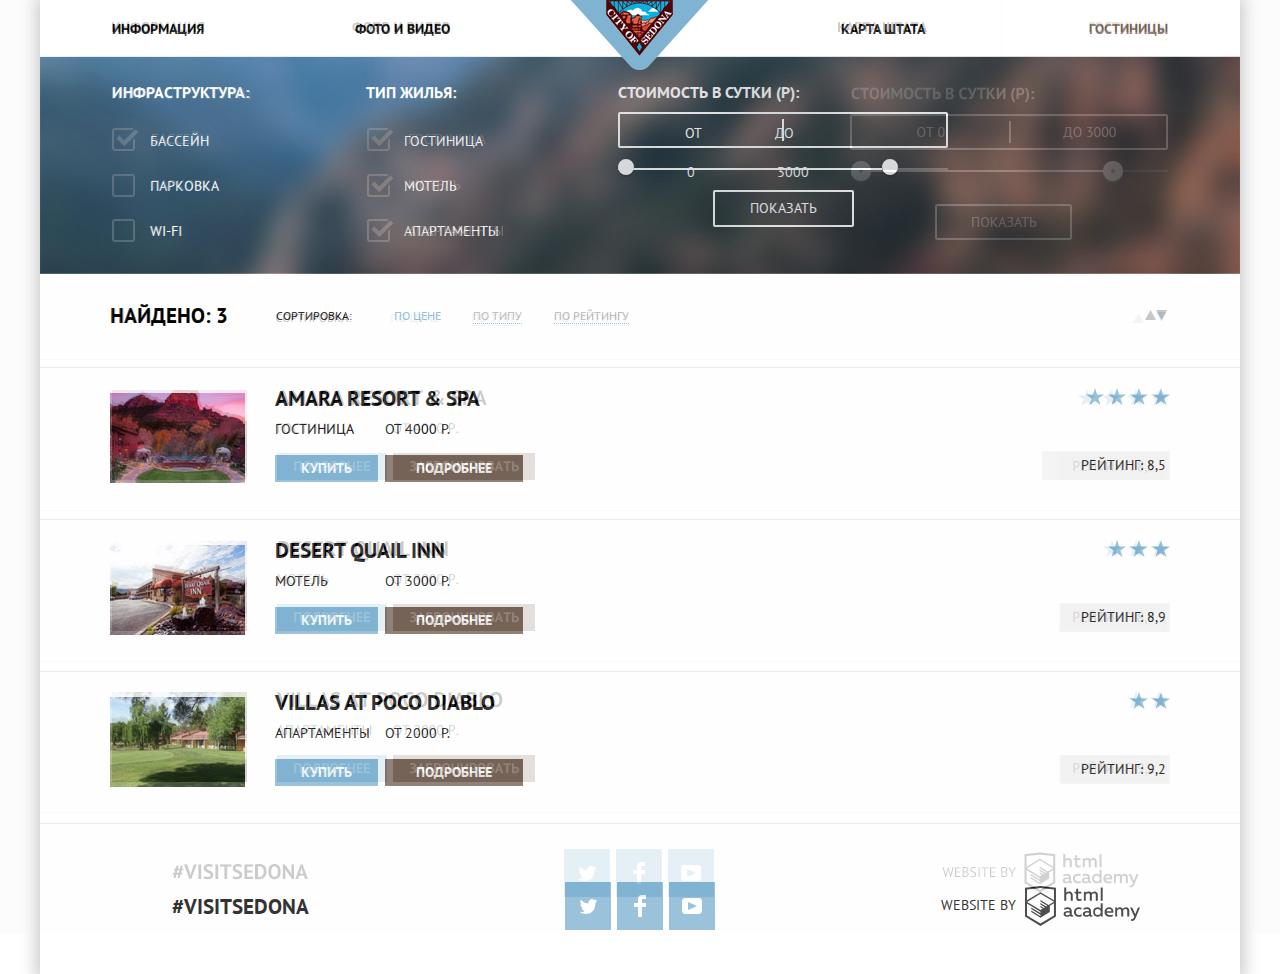
==== commit 71aa0bbb: "Финал" ====
--- a/hotels.html
+++ b/hotels.html
@@ -2,229 +2,222 @@
 <html lang="ru">
   <head>
     <meta charset="utf-8">
-      <title>Седона > Гостиницы</title>
-        <link href="https://fonts.googleapis.com/css?family=PT+Sans:400,700&amp;subset=cyrillic" rel="stylesheet">
-        <link rel="stylesheet" href="css/style.css">
+    <title>Седона > Гостиницы</title>
+    <link href="https://fonts.googleapis.com/css?family=PT+Sans:400,700&amp;subset=cyrillic" rel="stylesheet">
+    <link rel="stylesheet" href="css/style.css">
   </head>
   <body>
-  <div class="wrapper">
-  
-<!-- ===== HEADER ===== -->
-  	<header class="main-header">
-  	  <h1 class="visually-hidden">Гостиницы</h1>
-  		<nav class="main-navigation">
- 		  <a href="index.html" class="main-header-logo">
-  		    <img src="img/logo-sedona.png" width="138" height="70" alt="Логотип сайта Седона">
-  		  </a>
-  			<ul class="site-navigation">
-  			  <li><a href="#">Информация</a></li>
-  			  <li><a href="#">Фото и видео</a></li>
-  			  <li><a href="#">Карта штата</a></li>
-  			  <li class="site-navigation-current"><a href="#">Гостиницы</a></li>
-  			</ul>
-  		</nav>
-	</header>
-  	   
-<!-- ===== M A I N ===== -->
-	<section class="filters">
-    <h2 class="title-2 visually-hidden">Фильтры</h2>
-	  <form class="filter" method="get" action=https://echo.htmlacademy.ru>
-    <fieldset>
-	  <legend>Инфраструктура:</legend>
-	      <ul class="filter-list">
-	        <li>
-	          <input class="visually-hidden" type="checkbox" name="pool" id="filter-pool" checked>
-	          <label for="filter-pool">Бассейн</label>
-	        </li>
-	        <li>
-	          <input class="visually-hidden" type="checkbox" name="parking" id="filter-parking">
-	          <label for="filter-parking">Парковка</label>
-	        </li>
-	        <li>
-	          <input class="visually-hidden" type="checkbox" name="wifi" id="filter-wifi">
-	          <label for="filter-wifi">WI-FI</label>
-	        </li>	
-	      </ul>
-    </fieldset>
-		
-	<fieldset>
-	  <legend>Тип жилья:</legend>
-	      <ul class="filter-list">
-	        <li>
-	          <input class="visually-hidden" type="checkbox" name="hotel" id="filter-hotel" checked>
-	          <label for="filter-hotel">Гостиница</label>
-	        </li>
-	        <li>
-	          <input class="visually-hidden" type="checkbox" name="motel" id="filter-motel" checked>
-	          <label for="filter-motel">Мотель</label>
-	        </li>
-	        <li>
-	          <input class="visually-hidden" type="checkbox" name="apartments" id="filter-apartments" checked>
-	          <label for="filter-apartments">Апартаменты</label>
-	        </li>	
-	      </ul>
-	</fieldset>
-    
-    <div class="filter-range">
-      <div class="filter-range-title">Стоимость в сутки (Р):</div>
-        <div class="price-controls">
-          <label class="min-price">от <input type="text" name="min-price" value="0"></label>
-		  <label class="max-price">до <input type="text" name="max-price" value="3000"></label>
+    <div class="wrapper">
+      <!-- ===== HEADER ===== -->
+      <header class="main-header">
+        <h1 class="visually-hidden">Гостиницы</h1>
+        <nav class="main-navigation">
+          <a href="index.html" class="main-header-logo">
+          <img src="img/logo-sedona.png" width="138" height="70" alt="Логотип сайта Седона">
+          </a>
+          <ul class="site-navigation">
+            <li><a href="#">Информация</a></li>
+            <li><a href="#">Фото и видео</a></li>
+            <li><a href="#">Карта штата</a></li>
+            <li class="site-navigation-current"><a href="#">Гостиницы</a></li>
+          </ul>
+        </nav>
+      </header>
+      <!-- ===== M A I N ===== -->
+      <section class="filters">
+        <h2 class="title-2 visually-hidden">Фильтры</h2>
+        <form class="filter" method="get" action=https://echo.htmlacademy.ru>
+          <fieldset>
+            <legend>Инфраструктура:</legend>
+            <ul class="filter-list">
+              <li>
+                <input class="visually-hidden" type="checkbox" name="pool" id="filter-pool" checked>
+                <label for="filter-pool">Бассейн</label>
+              </li>
+              <li>
+                <input class="visually-hidden" type="checkbox" name="parking" id="filter-parking">
+                <label for="filter-parking">Парковка</label>
+              </li>
+              <li>
+                <input class="visually-hidden" type="checkbox" name="wifi" id="filter-wifi">
+                <label for="filter-wifi">WI-FI</label>
+              </li>
+            </ul>
+          </fieldset>
+          <fieldset>
+            <legend>Тип жилья:</legend>
+            <ul class="filter-list">
+              <li>
+                <input class="visually-hidden" type="checkbox" name="hotel" id="filter-hotel" checked>
+                <label for="filter-hotel">Гостиница</label>
+              </li>
+              <li>
+                <input class="visually-hidden" type="checkbox" name="motel" id="filter-motel" checked>
+                <label for="filter-motel">Мотель</label>
+              </li>
+              <li>
+                <input class="visually-hidden" type="checkbox" name="apartments" id="filter-apartments" checked>
+                <label for="filter-apartments">Апартаменты</label>
+              </li>
+            </ul>
+          </fieldset>
+          <div class="filter-range">
+            <div class="filter-range-title">Стоимость в сутки (Р):</div>
+            <div class="price-controls">
+              <label class="min-price">от <input type="text" name="min-price" value="0"></label>
+              <label class="max-price">до <input type="text" name="max-price" value="3000"></label>
+            </div>
+            <div class="range-controls">
+              <div class="scale">
+                <div class="bar"></div>
+              </div>
+              <div class="range-toggle range-toggle-min" aria-label="От"></div>
+              <div class="range-toggle range-toggle-max" aria-label="До"></div>
+              <button class="btn show" type="submit">Показать</button>
+            </div>
+          </div>
+        </form>
+      </section>
+      <section class="results-header">
+        <h2 class="title-2 visually-hidden">Фильтры</h2>
+        <h3 class="title-3">Найдено: <span class="results-number">3</span></h3>
+        <div class="results-sort-column">
+          <span class="results-sort">Сортировка: </span>
+          <ul class="results-sort-variants">
+            <li><a class="sort-btn pushed" href="#">По цене</a></li>
+            <li><a class="sort-btn" href="#">По типу</a></li>
+            <li><a class="sort-btn" href="#">По рейтингу</a></li>
+          </ul>
         </div>
-        <div class="range-controls">
-          <div class="scale">
-          	<div class="bar"></div>
-          </div>
-          <div class="range-toggle range-toggle-min"></div>
-          <div class="range-toggle range-toggle-max"></div>
-          <button class="btn show" type="submit">Показать</button>
+
+        <ul class="arrows">
+          <li><a class="arrow-btn" href="#"><img src="img/icon-up-dir.svg" width="11" height="10" alt="Вверх"></a></li>
+          <li><a class="arrow-btn" href="#"><img src="img/icon-down-dir.svg" width="11" height="10" alt="Вниз"></a></li>
+        </ul>
+      </section>
+      <section class="results-main">
+        <ul class="hotels-list">
+          <li class="hotel-item">
+            <div class="hotel-item-column">
+              <div class="hotel-item-image">
+                <img src="img/amara.jpg" width="135" height="90" alt="Amara Resort & Spa">
+              </div>
+            </div>
+            <div class="hotel-item-column-main">
+              <div class="hotel-item-card">
+                <h3><a class="title-3 hotel-item-card-link" href="#">Amara Resort &amp; Spa</a></h3>
+                <div class="hotel-item-card-columns">
+                  <div class="hotel-item-card-column-1">
+                    <span>Гостиница</span>
+                    <a href="#" class="button buy">Купить</a>
+                  </div>
+                  <div class="hotel-item-card-column-2">
+                    <span>от 4000 р.</span>
+                    <a href="#" class="button more">Подробнее</a>
+                  </div>
+                </div>
+              </div>
+            </div>
+            <div class="hotel-item-column">
+              <div class="hotel-item-rating">
+                <ul>
+                  <li><img src="img/star.svg" width="18" height="17" alt="Звездочка"></li>
+                  <li><img src="img/star.svg" width="18" height="17" alt="Звездочка"></li>
+                  <li><img src="img/star.svg" width="18" height="17" alt="Звездочка"></li>
+                  <li><img src="img/star.svg" width="18" height="17" alt="Звездочка"></li>
+                </ul>
+                <div class="hotel-item-overall">
+                  <span>Рейтинг: 8,5</span>
+                </div>
+              </div>
+            </div>
+          </li>
+          <li class="hotel-item">
+            <div class="hotel-item-column">
+              <div class="hotel-item-image">
+                <img src="img/desert.jpg" width="135" height="90" alt="Desert Quail Inn">
+              </div>
+            </div>
+            <div class="hotel-item-column-main">
+              <div class="hotel-item-card">
+                <h3><a class="title-3 hotel-item-card-link" href="#">Desert Quail Inn</a></h3>
+                <div class="hotel-item-card-columns">
+                  <div class="hotel-item-card-column-1">
+                    <span>Мотель</span>
+                    <a href="#" class="button buy">Купить</a>
+                  </div>
+                  <div class="hotel-item-card-column-2">
+                    <span>от 3000 р.</span>
+                    <a href="#" class="button more">Подробнее</a>
+                  </div>
+                </div>
+              </div>
+            </div>
+            <div class="hotel-item-column">
+              <div class="hotel-item-rating">
+                <ul>
+                  <li><img src="img/star.svg" width="18" height="17" alt="Звездочка"></li>
+                  <li><img src="img/star.svg" width="18" height="17" alt="Звездочка"></li>
+                  <li><img src="img/star.svg" width="18" height="17" alt="Звездочка"></li>
+                </ul>
+                <div class="hotel-item-overall">
+                  <span>Рейтинг: 8,9</span>
+                </div>
+              </div>
+            </div>
+          </li>
+          <li class="hotel-item">
+            <div class="hotel-item-column">
+              <div class="hotel-item-image">
+                <img src="img/villas.jpg" width="135" height="90" alt="Villas At Poco Diablo">
+              </div>
+            </div>
+            <div class="hotel-item-column-main">
+              <div class="hotel-item-card">
+                <h3><a class="title-3 hotel-item-card-link" href="#">Villas At Poco Diablo</a></h3>
+                <div class="hotel-item-card-columns">
+                  <div class="hotel-item-card-column-1">
+                    <span>Апартаменты</span>
+                    <a href="#" class="button buy">Купить</a>
+                  </div>
+                  <div class="hotel-item-card-column-2">
+                    <span>от 2000 р.</span>
+                    <a href="#" class="button more">Подробнее</a>
+                  </div>
+                </div>
+              </div>
+            </div>
+            <div class="hotel-item-column">
+              <div class="hotel-item-rating">
+                <ul>
+                  <li><img src="img/star.svg" width="18" height="17" alt="Звездочка"></li>
+                  <li><img src="img/star.svg" width="18" height="17" alt="Звездочка"></li>
+                </ul>
+                <div class="hotel-item-overall">
+                  <span>Рейтинг: 9,2</span>
+                </div>
+              </div>
+            </div>
+          </li>
+        </ul>
+      </section>
+      <!-- ===== FOOTER ===== -->
+      <footer class="main-footer">
+        <div class="footer-hashtag">
+          <h3 class="title-3">#visitsedona</h3>
         </div>
+        <ul class="footer-social">
+          <li><a href="#" class="social-button" aria-label="Twitter"><img src="img/twitter.svg" width="17" height="15" alt="Twitter"></a></li>
+          <li><a href="#" class="social-button" aria-label="Facebook"><img src="img/fb-icon.svg" width="12" height="22" alt="Facebook"></a></li>
+          <li><a href="#" class="social-button" aria-label="YouTube"><img src="img/youtube.svg" width="20" height="16" alt="YouTube"></a></li>
+        </ul>
+        <div class="footer-copyright">
+          <span class="by">Website by</span>
+          <a href="https://htmlacademy.ru/intensive/htmlcss" area-label="HTML Academy">
+          <img src="img/logo-htmlacademy.svg" width="115" height="41" alt="Профессиональный HTML и CSS, уровень 1">
+          </a>
+        </div>
+      </footer>
     </div>
-    </form>
-	</section>
-
-	<section class="results-header">
-	  <h2 class="title-2 visually-hidden">Фильтры</h2>
-	    <h3 class="title-3">Найдено: </h3>
-	   	  <span class="results-number">3</span>
-	   		<span class="results-sort">Сортировка: </span>
-	   		  <ul class="results-sort-variants">
-	   		    <li><a class="sort-btn pushed" href="#">По цене</a></li>
-	   			<li><a class="sort-btn" href="#">По типу</a></li>
-	   			<li><a class="sort-btn" href="#">По рейтингу</a></li>
-	   		  </ul> 
-	   		  <ul class="arrows">
-	   			<li><a class="arrow-btn" href="#"><img src="img/icon-down-dir.svg" width="11" height="10" alt="Вниз"></a></li>
-	   			<li><a class="arrow-btn" href="#"><img src="img/icon-up-dir.svg" width="11" height="10" alt="Вверх"></a></li>
-	   		  </ul>
-	</section>
-	   
-    <section class="results-main">
-	  <ul class="hotels-list">
-	    <li class="hotel-item">
-		  <div class="hotel-item-column">
-		  	<div class="hotel-item-image">
-	    	  <img src="img/amara.jpg" width="135" height="90" alt="Amara Resort & Spa">
-	    	</div>
-		  </div>
-		  <div class="hotel-item-column-main">
-		  	<div class="hotel-item-card">
-				<h3><a class="title-3 hotel-item-card-link" href="#">Amara Resort &amp; Spa</a></h3>
-		  	    <div class="hotel-item-card-columns">
-		  	      <div class="hotel-item-card-column-1">
-		  	        <span>Гостиница</span>
-		  	        <a href="#" class="button buy">Купить</a>
-		  	      </div>
-		  	      <div class="hotel-item-card-column-2">
-		  	        <span>от 4000 р.</span>
-		  	        <a href="#" class="button more">Подробнее</a>
-		  	      </div>
-		  	    </div>	
-		  	</div>
-		  </div>
-		  <div class="hotel-item-column">
-		    <div class="hotel-item-rating">
-		      <ul>
-			    <li><img src="img/star.svg" width="18" height="17" alt="Звездочка"></li>
-			    <li><img src="img/star.svg" width="18" height="17" alt="Звездочка"></li>
-			    <li><img src="img/star.svg" width="18" height="17" alt="Звездочка"></li>
-			    <li><img src="img/star.svg" width="18" height="17" alt="Звездочка"></li>
-			  </ul>
-	    	  <div class="hotel-item-overall">
-	    	    <span>Рейтинг: 8,5</span>	
-	    	  </div>
-		    </div>
-		  </div>
-	    </li>
-	    
-	    <li class="hotel-item">
-		  <div class="hotel-item-column">
-		  	<div class="hotel-item-image">
-	    	  <img src="img/desert.jpg" width="135" height="90" alt="Desert Quail Inn">
-	    	</div>
-		  </div>
-		  <div class="hotel-item-column-main">
-		  	<div class="hotel-item-card">
-				<h3><a class="title-3 hotel-item-card-link" href="#">Desert Quail Inn</a></h3>
-		  	    <div class="hotel-item-card-columns">
-		  	      <div class="hotel-item-card-column-1">
-		  	        <span>Мотель</span>
-		  	        <a href="#" class="button buy">Купить</a>
-		  	      </div>
-		  	      <div class="hotel-item-card-column-2">
-		  	        <span>от 3000 р.</span>
-		  	        <a href="#" class="button more">Подробнее</a>
-		  	      </div>
-		  	    </div>	
-		  	</div>
-		  </div>
-		  <div class="hotel-item-column">
-		    <div class="hotel-item-rating">
-		      <ul>
-			    <li><img src="img/star.svg" width="18" height="17" alt="Звездочка"></li>
-			    <li><img src="img/star.svg" width="18" height="17" alt="Звездочка"></li>
-			    <li><img src="img/star.svg" width="18" height="17" alt="Звездочка"></li>
-			  </ul>
-	    	  <div class="hotel-item-overall">
-	    	    <span>Рейтинг: 8,9</span>	
-	    	  </div>
-		    </div>
-		  </div>
-	    </li>
-
-    	<li class="hotel-item">
-		  <div class="hotel-item-column">
-		  	<div class="hotel-item-image">
-	    	  <img src="img/villas.jpg" width="135" height="90" alt="Villas At Poco Diablo">
-	    	</div>
-		  </div>
-		  <div class="hotel-item-column-main">
-		  	<div class="hotel-item-card">
-				<h3><a class="title-3 hotel-item-card-link" href="#">Villas At Poco Diablo</a></h3>
-		  	    <div class="hotel-item-card-columns">
-		  	      <div class="hotel-item-card-column-1">
-		  	        <span>Апартаменты</span>
-		  	        <a href="#" class="button buy">Купить</a>
-		  	      </div>
-		  	      <div class="hotel-item-card-column-2">
-		  	        <span>от 2000 р.</span>
-		  	        <a href="#" class="button more">Подробнее</a>
-		  	      </div>
-		  	    </div>	
-		  	</div>
-		  </div>
-		  <div class="hotel-item-column">
-		    <div class="hotel-item-rating">
-		      <ul>
-			    <li><img src="img/star.svg" width="18" height="17" alt="Звездочка"></li>
-			    <li><img src="img/star.svg" width="18" height="17" alt="Звездочка"></li>
-			  </ul>
-	    	  <div class="hotel-item-overall">
-	    	    <span>Рейтинг: 9,2</span>	
-	    	  </div>
-		    </div>
-		  </div>
-	    </li>
-	  </ul>
-	</section>
-   
-<!-- ===== FOOTER ===== -->
-  	<footer class="main-footer">
- 	  <div class="footer-hashtag">
-  		<h3 class="title-3">#visitsedona</h3>
-  	  </div>
-  		<ul class="footer-social">
-		  <li><a href="#" class="social-button" aria-label="Twitter"><img src="img/twitter.svg" width="17" height="15" alt="Twitter"></a></li>
-		  <li><a href="#" class="social-button" aria-label="Facebook"><img src="img/fb-icon.svg" width="12" height="22" alt="Facebook"></a></li>
-		  <li><a href="#" class="social-button" aria-label="YouTube"><img src="img/youtube.svg" width="20" height="16" alt="YouTube"></a></li>
-  		</ul>
-  	  <div class="footer-copyright">
-  	    <span class="by">Website by</span>
-  		  <a href="https://htmlacademy.ru/intensive/htmlcss">
-  		    <img src="img/logo-htmlacademy.svg" width="115" height="41" alt="Профессиональный HTML и CSS, уровень 1">
-  		  </a>
-  	  </div>
-  	</footer>
-  	</div>
   </body>
 </html>--- a/css/style.css
+++ b/css/style.css
@@ -1,3 +1,24 @@
+html {
+    position: relative;
+}
+
+html::before {
+    content: "";
+    position: absolute;
+    z-index: 9;
+    top: 0;
+    left: 0;
+    right: 0;
+    bottom: 0;
+    height: 100%;
+    display: block;
+    background-image: url(../img/sedona-hotels-1200.jpg);
+    background-repeat: no-repeat;
+    background-position: top center;
+    opacity: 0.2;
+    pointer-events: none;
+}
+
 body {
 	margin: 0;
 	padding: 0;
@@ -12,7 +33,7 @@
 }
 
 *, *::before, *::after {
-    box-sizing: inherit;
+	box-sizing: inherit;
 }
 
 a {
@@ -21,7 +42,7 @@
 
 img {
 	max-width: 100%;
-	/*height: auto;*/  /* Нужно ли это оставить? */
+	height: auto;
 }
 
 .title-2 {
@@ -34,32 +55,29 @@
 .title-3 {
 	font-size: 21px;
 	font-weight: bold;
-	line-height: 21px; /* ===== Кое-где 26px ===== */
+	line-height: 21px;
 	color: #000000;
 	text-align: center;
 }
 
 .wrapper {
-	width: 1200px;
+	max-width: 1200px;
 	margin: 0 auto;
 	background-color: #ffffff;
 	box-shadow: 0 0 15px 5px rgba(0, 1, 1, 0.2);
 }
 
 .visually-hidden:not(:focus):not(:active), input[type="checkbox"].visually-hidden {
-    position: absolute;
-
-    width: 1px;
-    height: 1px;
-    margin: -1px;
-    border: 0;
-    padding: 0;
-
-    white-space: nowrap;
-
-    clip-path: inset(100%);
-    clip: rect(0 0 0 0);
-    overflow: hidden;
+	position: absolute;
+	width: 1px;
+	height: 1px;
+	margin: -1px;
+	border: 0;
+	padding: 0;
+	white-space: nowrap;
+	clip-path: inset(100%);
+	clip: rect(0 0 0 0);
+	overflow: hidden;
 }
 
 /* ===== HEADER ===== */
@@ -91,6 +109,7 @@
 }
 
 .sedona-title .title-3 {
+	margin-top: 14px;
 	line-height: 26px;
 }
 
@@ -118,14 +137,15 @@
 }
 
 .site-navigation li {
-	width: 25%;
+	width: 23%;
 }
 
 .site-navigation li:first-child {
-}
-
-.site-navigation li:nth-child(2) {
-	
+
+}
+
+.site-navigation li:nth-child(2), .site-navigation li:nth-child(3) {
+	flex-grow: 1;
 }
 
 .site-navigation li:nth-child(3) {
@@ -149,7 +169,7 @@
 	color: #81b3d2;
 }
 
-.site-navigation a:focus, .main-navigation a:focus {
+.site-navigation a:active, .main-navigation a:active {
 	color: #cacaca;
 }
 
@@ -166,12 +186,6 @@
 }
 
 /* ===== MAIN = Index ===== */
-/*
-.features {
-	display: flex;
-}
-*/
-
 .features img {
 	vertical-align: middle;
 }
@@ -191,11 +205,10 @@
 .feature-item {
 	color: #ffffff;
 	background-color: #81b3d2;
-	
 	width: 400px;
 	min-height: 256px;
 	text-align: center;
-	padding: 40px 30px;
+	padding: 34px 30px 40px;
 }
 
 .features-bottom .feature-pic {
@@ -208,7 +221,6 @@
 
 .benefits-top, .benefits-bottom {
 	display: flex;
-	width: 1200px;
 	background-color: #ffffff;
 }
 
@@ -219,7 +231,7 @@
 	align-items: center;
 	text-align: center;
 	min-height: 330px;
-	width: 400px; 
+	width: 400px;
 }
 
 .benefit-top-item h3 {
@@ -233,7 +245,7 @@
 }
 
 .benefit-bottom-item h3 {
-	margin-top: 0px;
+	margin-top: 8px;
 }
 
 .benefit-bottom-item .p-number {
@@ -242,17 +254,16 @@
 }
 
 .interesting {
-	width: 1200px;
 	text-align: center;
 }
 
 .interesting p {
 	line-height: 24px;
-	margin-bottom: 48px;
+	margin-bottom: 44px;
 }
 
 .interesting h2 {
-	padding-top: 28px;
+	padding-top: 32px;
 }
 
 .hotel-search h3 {
@@ -264,13 +275,22 @@
 	width: 568px;
 	min-height: 86px;
 	background-color: #766357;
-    color: #ffffff;
+	color: #ffffff;
 	font: inherit;
 	font-size: 21px;
-    font-weight: bold;
+	font-weight: bold;
 	text-transform: uppercase;
-    line-height: 48px;
-    text-align: center;
+	line-height: 48px;
+	text-align: center;
+}
+
+.hotel-search-btn:hover {
+	background-color: #604e43;
+}
+
+.hotel-search-btn:active {
+	background-color: #503e33;
+	color: #857871;
 }
 
 .hotel-search {
@@ -339,6 +359,7 @@
 .price-controls {
 	position: relative;
 	height: 36px;
+	font-size: 0;
 	margin-bottom: 20px;
 	border: 2px solid #ffffff;
 	border-radius: 2px;
@@ -357,6 +378,7 @@
 
 .price-controls label {
 	display: inline-block;
+	font-size: 14px;
 	line-height: 38px;
 	vertical-align: top;
 	cursor: pointer;
@@ -401,7 +423,7 @@
 	border: 8px solid #ffffff;
 	border-radius: 50%;
 	box-shadow: 0 2px 1px 0 rgba(0, 1, 1, 0.2);
-    cursor: pointer;
+	cursor: pointer;
 }
 
 .range-toggle:hover {
@@ -461,21 +483,21 @@
 }
 
 .modal-date {
-    height: 0;
-    position: absolute;
-    left: 0;
-    right: 0;
-    top: 86px;
-    overflow: hidden;
-    visibility: hidden;
-    opacity: 0;
-    transition: 0.2s;
+	height: 0;
+	position: absolute;
+	left: 0;
+	right: 0;
+	top: 86px;
+	overflow: hidden;
+	visibility: hidden;
+	opacity: 0;
+	transition: 0.2s;
 }
 
 .modal-date.state-open {
-    height: 385px;
-    visibility: visible;
-    opacity: 1;
+	height: 385px;
+	visibility: visible;
+	opacity: 1;
 }
 
 .date {
@@ -489,7 +511,7 @@
 }
 
 .date-check {
-	margin-bottom: 25px;
+	margin-bottom: 30px;
 	display: flex;
 	justify-content: space-between;
 	align-items: center;
@@ -510,7 +532,7 @@
 }
 
 .date input {
-    font: inherit;
+	font: inherit;
 	background-color: #f2f2f2;
 }
 
@@ -536,8 +558,8 @@
 	background-color: #ffffff;
 }
 
-.date #date-checkin, .date #date-checkout {
-	width: 330px;
+.date .date-input {
+	width: 344px;
 	padding-left: 14px;
 	padding-right: 38px;
 }
@@ -547,7 +569,7 @@
 }
 
 .number {
-	margin-bottom: 55px;
+	margin-bottom: 54px;
 	display: flex;
 	justify-content: space-between;
 	align-items: center;
@@ -561,6 +583,10 @@
 
 .number button {
 	color: #a9a9a9;
+}
+
+.map .map-google {
+    background-color: #f5f1f1;
 }
 
 /* ===== MAIN = Hotels ===== */
@@ -578,7 +604,6 @@
 }
 
 .filters {
-	width: 1200px;
 	min-height: 217px;
 	background-color: #669ec0;
 	background-image: url("../img/background-photo.jpg");
@@ -607,38 +632,59 @@
 .results-header {
 	display: flex;
 	flex-wrap: wrap;
-	margin-bottom: 30px;
+    align-items: center;
+    margin-top: 10px;
+	margin-bottom: 20px;
 	padding: 0 70px;
+}
+
+.results-header h3 {
+    margin-right: 48px;
+}
+
+.results-header .results-sort-column {
+    display: flex;
+    align-items: center;
+    flex-grow: 1;
+    max-width: 82%;
 }
 
 .results-header li {
 	list-style: none;
 }
 
+.results-sort-variants li {
+    margin-right: 32px;
+}
+
+.results-sort-variants li:last-child {
+    margin-right: 0px;
+}
+
 .results-header .arrows {
 	padding-left: 0;
 	display: flex;
 }
 
-.arrows .arrow-btn img {
+.arrow-btn img {
 	opacity: 0.3;
 	cursor: pointer;
 }
 
-.arrows .arrow-btn img:hover {
+.arrow-btn img:hover {
 	opacity: 1;
 }
 
 .results-sort-variants {
 	display: flex;
-    width: 816px;
-    vertical-align: bottom;
-    padding-top: 5px;
+	width: 816px;
+    padding-left: 0;
+	vertical-align: bottom;
 }
 
 .results-sort-variants .sort-btn {
 	font-size: 12px;
-    line-height: 18px;
+	line-height: 18px;
 	color: #b1b1b1;
 	border-bottom: 1px dotted #81b3d2;
 }
@@ -664,6 +710,7 @@
 .results-header .results-sort {
 	font-size: 12px;
 	line-height: 18px;
+    margin-right: 42px;
 }
 
 .results-header button {
@@ -677,14 +724,14 @@
 
 .hotels-list {
 	display: flex;
-    flex-direction: column;
-    padding: 0;
+	flex-direction: column;
+	padding: 0;
 }
 
 .hotel-item {
 	display: flex;
 	border-top: 1px solid #e5e5e5;
-    padding: 20px 70px 30px;
+	padding: 20px 70px 30px;
 }
 
 .hotel-item:last-child {
@@ -746,31 +793,35 @@
 	margin-bottom: 40px;
 }
 
-.hotel-item-rating ul li {
+.hotel-item-rating li {
 	margin-left: 4px;
 }
 
-.site-navigation .site-navigation-current a {
+.hotel-item-overall {
+    padding: 4px;
+    background-color: #f2f2f2;
+}
+
+.site-navigation-current a {
 	color: #766357;
 }
 
 /* ===== FOOTER ===== */
 .main-footer {
-	min-height: 120px;
-	display: flex;
-	width: 1200px;
+	min-height: 136px;
+	display: flex;
 	justify-content: space-between;
 	align-items: center;
-    background-color: rgba(255, 255, 255, 0.9);
+	background-color: rgba(255, 255, 255, 0.9);
 }
 
 .main-footer.negative-margin {
-    margin-top: -120px;
-    position: relative;
+	margin-top: -136px;
+	position: relative;
 }
 
 .footer-hashtag {
-	margin-left: 130px;
+	margin-left: 132px;
 }
 
 .footer-copyright {
@@ -785,13 +836,14 @@
 	list-style: none;
 	display: flex;
 	padding-left: 0;
+	margin-left: 30px;
 }
 
 .footer-social li {
 	margin-left: 6px;
 }
 
-.footer-social li a {
+.footer-social a {
 	display: flex;
 	justify-content: center;
 	align-items: center;
@@ -805,14 +857,16 @@
 	margin-left: 0;
 }
 
-.footer-social li a:hover {
+.footer-social a:hover {
 	background-color: #669ec0;
 }
 
-.footer-social li a:active {
+.footer-social a:active {
 	background-color: #5496bd;
-} /* ===== И цвет самой иконки меняется. Как? Opacity? ===== */
+}
+
+/* ===== И цвет самой иконки меняется. Как? Opacity? ===== */
 
 .footer-copyright .by {
-	margin-right: 10px;
+	margin-right: 5px;
 }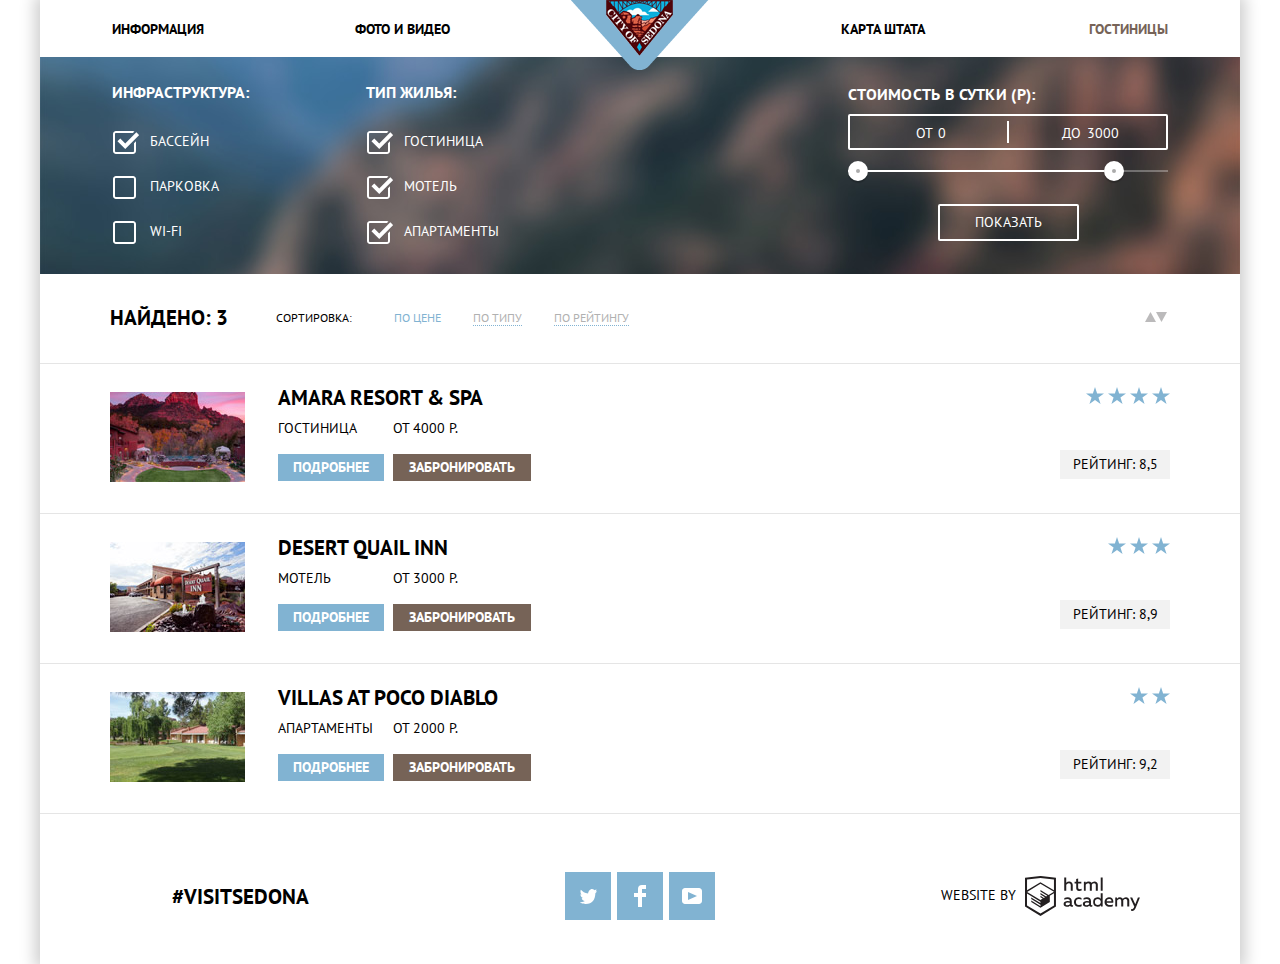
==== commit b1c3be94: "Финал" ====
--- a/hotels.html
+++ b/hotels.html
@@ -27,40 +27,42 @@
       <section class="filters">
         <h2 class="title-2 visually-hidden">Фильтры</h2>
         <form class="filter" method="get" action=https://echo.htmlacademy.ru>
-          <fieldset>
-            <legend>Инфраструктура:</legend>
-            <ul class="filter-list">
-              <li>
-                <input class="visually-hidden" type="checkbox" name="pool" id="filter-pool" checked>
-                <label for="filter-pool">Бассейн</label>
-              </li>
-              <li>
-                <input class="visually-hidden" type="checkbox" name="parking" id="filter-parking">
-                <label for="filter-parking">Парковка</label>
-              </li>
-              <li>
-                <input class="visually-hidden" type="checkbox" name="wifi" id="filter-wifi">
-                <label for="filter-wifi">WI-FI</label>
-              </li>
-            </ul>
-          </fieldset>
-          <fieldset>
-            <legend>Тип жилья:</legend>
-            <ul class="filter-list">
-              <li>
-                <input class="visually-hidden" type="checkbox" name="hotel" id="filter-hotel" checked>
-                <label for="filter-hotel">Гостиница</label>
-              </li>
-              <li>
-                <input class="visually-hidden" type="checkbox" name="motel" id="filter-motel" checked>
-                <label for="filter-motel">Мотель</label>
-              </li>
-              <li>
-                <input class="visually-hidden" type="checkbox" name="apartments" id="filter-apartments" checked>
-                <label for="filter-apartments">Апартаменты</label>
-              </li>
-            </ul>
-          </fieldset>
+          <div class="filters-left-column">
+            <fieldset>
+              <legend>Инфраструктура:</legend>
+              <ul class="filter-list">
+                <li>
+                  <input class="visually-hidden" type="checkbox" name="pool" id="filter-pool" checked>
+                  <label for="filter-pool">Бассейн</label>
+                </li>
+                <li>
+                  <input class="visually-hidden" type="checkbox" name="parking" id="filter-parking">
+                  <label for="filter-parking">Парковка</label>
+                </li>
+                <li>
+                  <input class="visually-hidden" type="checkbox" name="wifi" id="filter-wifi">
+                  <label for="filter-wifi">WI-FI</label>
+                </li>
+              </ul>
+            </fieldset>
+            <fieldset>
+              <legend>Тип жилья:</legend>
+              <ul class="filter-list">
+                <li>
+                  <input class="visually-hidden" type="checkbox" name="hotel" id="filter-hotel" checked>
+                  <label for="filter-hotel">Гостиница</label>
+                </li>
+                <li>
+                  <input class="visually-hidden" type="checkbox" name="motel" id="filter-motel" checked>
+                  <label for="filter-motel">Мотель</label>
+                </li>
+                <li>
+                  <input class="visually-hidden" type="checkbox" name="apartments" id="filter-apartments" checked>
+                  <label for="filter-apartments">Апартаменты</label>
+                </li>
+              </ul>
+            </fieldset>
+          </div>
           <div class="filter-range">
             <div class="filter-range-title">Стоимость в сутки (Р):</div>
             <div class="price-controls">
@@ -109,11 +111,11 @@
                 <div class="hotel-item-card-columns">
                   <div class="hotel-item-card-column-1">
                     <span>Гостиница</span>
-                    <a href="#" class="button buy">Купить</a>
+                    <a href="#" class="button more">Подробнее</a>
                   </div>
                   <div class="hotel-item-card-column-2">
                     <span>от 4000 р.</span>
-                    <a href="#" class="button more">Подробнее</a>
+                    <a href="#" class="button book">Забронировать</a>
                   </div>
                 </div>
               </div>
@@ -144,11 +146,11 @@
                 <div class="hotel-item-card-columns">
                   <div class="hotel-item-card-column-1">
                     <span>Мотель</span>
-                    <a href="#" class="button buy">Купить</a>
+                    <a href="#" class="button more">Подробнее</a>
                   </div>
                   <div class="hotel-item-card-column-2">
                     <span>от 3000 р.</span>
-                    <a href="#" class="button more">Подробнее</a>
+                    <a href="#" class="button book">Забронировать</a>
                   </div>
                 </div>
               </div>
@@ -178,11 +180,11 @@
                 <div class="hotel-item-card-columns">
                   <div class="hotel-item-card-column-1">
                     <span>Апартаменты</span>
-                    <a href="#" class="button buy">Купить</a>
+                    <a href="#" class="button more">Подробнее</a>
                   </div>
                   <div class="hotel-item-card-column-2">
                     <span>от 2000 р.</span>
-                    <a href="#" class="button more">Подробнее</a>
+                    <a href="#" class="button book">Забронировать</a>
                   </div>
                 </div>
               </div>
--- a/css/style.css
+++ b/css/style.css
@@ -1,4 +1,4 @@
-html {
+/*html {
     position: relative;
 }
 
@@ -12,12 +12,12 @@
     bottom: 0;
     height: 100%;
     display: block;
-    background-image: url(../img/sedona-hotels-1200.jpg);
+    background-image: url(../img/sedona-index-1200.jpg);
     background-repeat: no-repeat;
     background-position: top center;
-    opacity: 0.2;
+    opacity: 0.1;
     pointer-events: none;
-}
+}*/
 
 body {
 	margin: 0;
@@ -313,40 +313,49 @@
 	color: #ffffff;
 }
 
-.results-main .buy {
+.results-main .more {
 	padding: 3px 15px;
 	vertical-align: middle;
 	text-align: center;
 	background-color: #81b3d2;
 }
 
-.results-main .buy:hover {
+.results-main .more:hover {
 	background-color: #669ec0;
 }
 
-.results-main .buy:active {
+.results-main .more:active {
 	color: #88b6d1;
 	background-color: #5496bd;
 }
 
-.results-main .more {
+.results-main .book {
 	padding: 3px 15px;
 	vertical-align: middle;
 	text-align: center;
 	background-color: #766357;
 }
 
-.results-main .more:hover {
+.results-main .book:hover {
 	background-color: #604e43;
 }
 
-.results-main .more:active {
+.results-main .book:active {
 	color: #857871;
 	background-color: #503e33;
 }
 
+.results-main .hotel-item-image {
+    margin-right: 3px;
+}
+
+.results-main .hotel-item-card-column-1 {
+    margin-right: 2px;
+}
+
 .filter-range {
-	width: 330px;
+    margin-top: 2px;
+    margin-right: 2px;
 }
 
 .filter-range-title {
@@ -354,6 +363,7 @@
 	font-weight: bold;
 	font-size: 16px;
 	line-height: 21px;
+    letter-spacing: 0.3px;
 }
 
 .price-controls {
@@ -379,14 +389,18 @@
 .price-controls label {
 	display: inline-block;
 	font-size: 14px;
-	line-height: 38px;
+	line-height: 32px;
 	vertical-align: top;
 	cursor: pointer;
 }
 
 .price-controls .min-price, .price-controls .max-price {
-	width: 90px;
-	padding-left: 65px;
+	width: 158px;
+	padding-left: 66px;
+}
+
+.price-controls .max-price {
+    padding-left: 54px;
 }
 
 .price-controls input {
@@ -400,7 +414,6 @@
 
 .range-controls {
 	position: relative;
-	margin-bottom: 32px;
 }
 
 .range-controls .scale {
@@ -415,6 +428,7 @@
 }
 
 .range-toggle {
+    box-sizing: content-box;
 	position: absolute;
 	top: -9px;
 	width: 4px;
@@ -441,7 +455,7 @@
 .btn.show {
 	display: block;
 	margin: 0 auto;
-	margin-top: 20px;
+	margin-top: 32px;
 	padding: 6px 35px;
 	color: #ffffff;
 	background-color: transparent;
@@ -575,6 +589,11 @@
 	align-items: center;
 }
 
+.number .adults-group, .number .children-group {
+    display: flex;
+    align-items: center;
+}
+
 .number .adults, .number .children {
 	font: inherit;
 	width: 36px;
@@ -585,6 +604,16 @@
 	color: #a9a9a9;
 }
 
+.adults-group .btn, .children-group .btn {
+    font-size: 18px;
+    background-color: #f2f2f2;
+    padding: 6px 14px;
+}
+
+.adults-group label, .children-group label {
+    margin-right: 46px;
+}
+
 .map .map-google {
     background-color: #f5f1f1;
 }
@@ -592,6 +621,7 @@
 /* ===== MAIN = Hotels ===== */
 .filter {
 	display: flex;
+    justify-content: space-between;
 	flex-wrap: wrap;
 	padding: 25px 70px 0;
 }
@@ -613,12 +643,35 @@
 	color: #ffffff;
 }
 
+.filters-left-column {
+    display: flex;
+    flex-wrap: wrap;
+}
+
 .filter-list {
 	margin: 0;
 	position: relative;
 	list-style: none;
 }
 
+.filter-list label::before {
+    content: "";
+    position: absolute;
+    width: 26px;
+    height: 24px;
+    left: 3px;
+    color: #ffffff;
+    background-image: url("../img/checkbox-off.svg");
+    background-repeat: no-repeat;
+    background-position: 0 0;
+}
+
+.filter-list input[type=checkbox]:checked+label::before {
+    background-image: url("../img/checkbox-on.svg");
+    background-repeat: no-repeat;
+    background-position: 0 0;
+}
+
 .filters li {
 	margin-bottom: 24px;
 }
@@ -633,8 +686,7 @@
 	display: flex;
 	flex-wrap: wrap;
     align-items: center;
-    margin-top: 10px;
-	margin-bottom: 20px;
+    margin-top: 12px;
 	padding: 0 70px;
 }
 
@@ -731,7 +783,7 @@
 .hotel-item {
 	display: flex;
 	border-top: 1px solid #e5e5e5;
-	padding: 20px 70px 30px;
+	padding: 23px 70px 25px;
 }
 
 .hotel-item:last-child {
@@ -791,6 +843,7 @@
 	display: flex;
 	justify-content: flex-end;
 	margin-bottom: 40px;
+    padding: 0;
 }
 
 .hotel-item-rating li {
@@ -798,6 +851,7 @@
 }
 
 .hotel-item-overall {
+    text-align: center;
     padding: 4px;
     background-color: #f2f2f2;
 }
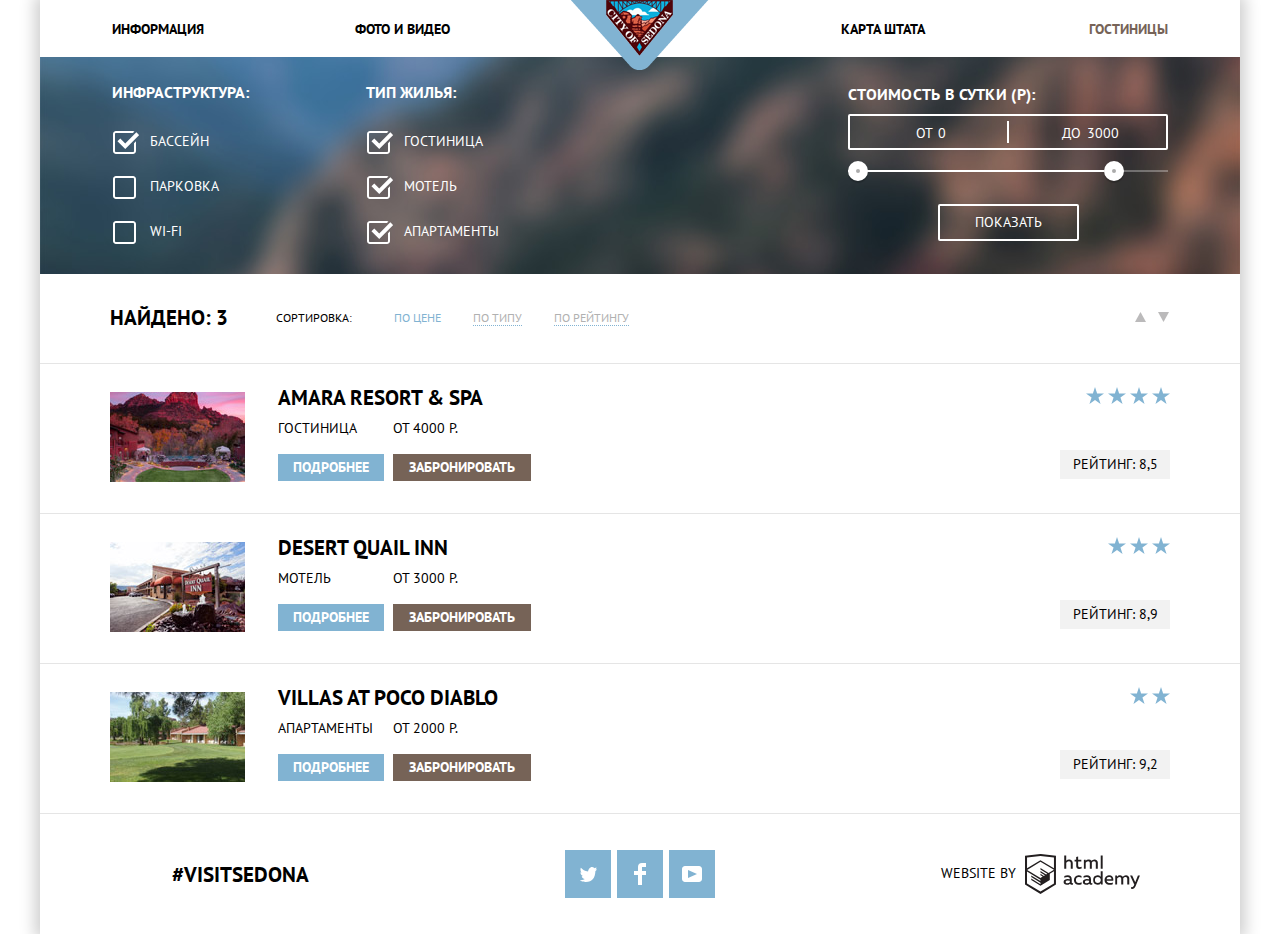
==== commit e2248540: "Финал #2" ====
--- a/hotels.html
+++ b/hotels.html
@@ -4,7 +4,7 @@
     <meta charset="utf-8">
     <title>Седона > Гостиницы</title>
     <link href="https://fonts.googleapis.com/css?family=PT+Sans:400,700&amp;subset=cyrillic" rel="stylesheet">
-    <link rel="stylesheet" href="css/style.css">
+    <link rel="stylesheet" href="css/style.min.css">
   </head>
   <body>
     <div class="wrapper">
@@ -204,7 +204,7 @@
         </ul>
       </section>
       <!-- ===== FOOTER ===== -->
-      <footer class="main-footer">
+      <footer class="main-footer footer-hotels">
         <div class="footer-hashtag">
           <h3 class="title-3">#visitsedona</h3>
         </div>
--- a/css/style.min.css
+++ b/css/style.min.css
@@ -0,0 +1 @@
+body {margin: 0;padding: 0;box-sizing: border-box;font-family: 'PT Sans', Arial, sans-serif;font-size: 14px;font-weight: 400;line-height: 21px;color: #000000;text-transform: uppercase;background-color: #ffffff;}*, *::before, *::after {box-sizing: inherit;}a {text-decoration: none;}img {max-width: 100%;height: auto;}.title-2 {font-size: 30px;font-weight: bold;line-height: 36px;color: #000000;}.title-3 {font-size: 21px;font-weight: bold;line-height: 21px;color: #000000;text-align: center;}.wrapper {max-width: 1200px;margin: 0 auto;background-color: #ffffff;box-shadow: 0 0 15px 5px rgba(0, 1, 1, 0.2);}.visually-hidden:not(:focus):not(:active), input[type="checkbox"].visually-hidden {position: absolute;width: 1px;height: 1px;margin: -1px;border: 0;padding: 0;white-space: nowrap;clip-path: inset(100%);clip: rect(0 0 0 0);overflow: hidden;}/* ===== HEADER ===== */.main-header {position: relative;}.main-header-logo {width: 138px;height: 70px;position: absolute;top: 0px;left: 50%;transform: translate(-50%);}.main-header-logo img {vertical-align: middle;}.sedona-title {width: 636px;padding: 0 30px;margin: 0 auto;}.sedona-title .title-3 {margin-top: 14px;line-height: 26px;}.five-reasons {width: 500px;margin: 0 auto;margin-top: 28px;color: #333333;}.main-navigation {height: 57px;font-weight: bold;line-height: 26px;color: #000000;background-color: #ffffff;}.site-navigation {margin: 0;padding: 14px 72px;display: flex;justify-content: space-between;line-height: 26px;}.site-navigation li {width: 23%;}.site-navigation li:nth-child(2), .site-navigation li:nth-child(3) {flex-grow: 1;}.site-navigation li:nth-child(3) {text-align: right;}.site-navigation li:last-child {text-align: right;}.site-navigation, .main-navigation {list-style: none;}.site-navigation a, .main-navigation a {color: #000000;vertical-align: middle;}.site-navigation a:hover, .main-navigation a:hover {color: #81b3d2;}.site-navigation a:active, .main-navigation a:active {color: #cacaca;}.header-wrapper {padding-top: 46px;padding-bottom: 50px;}.intro-logo {min-height: 508px;background-image: url("../img/background-all.jpg");background-repeat: no-repeat;background-color: #81b3d2;}/* ===== MAIN = Index ===== */.features img {vertical-align: middle;}.features-top {display: flex;}.features-bottom {display: flex;}.feature-item p {color: #ffffff;}.feature-item {color: #ffffff;background-color: #81b3d2;width: 400px;min-height: 256px;text-align: center;padding: 34px 30px 40px;}.features-bottom .feature-pic {order: -1;}.feature-item h3 {color: #ffffff;}.benefits-top, .benefits-bottom {display: flex;background-color: #ffffff;}.benefit-top-item, .benefit-bottom-item {display: flex;flex-direction: column;justify-content: center;align-items: center;text-align: center;min-height: 330px;width: 400px;}.benefit-top-item h3 {margin-top: 26px;margin-bottom: 10px;}.benefit-bottom-item {background-color: #eeeeee;min-height: 256px;}.benefit-bottom-item h3 {margin-top: 8px;}.benefit-bottom-item .p-number {margin-top: 2px;margin-bottom: 6px;}.interesting {text-align: center;}.interesting p {line-height: 24px;margin-bottom: 44px;}.interesting h2 {padding-top: 32px;}.hotel-search h3 {background-color: #766357;color: #ffffff;}.hotel-search-btn {width: 568px;min-height: 86px;background-color: #766357;color: #ffffff;font: inherit;font-size: 21px;font-weight: bold;text-transform: uppercase;line-height: 48px;text-align: center;}.hotel-search-btn:hover {background-color: #604e43;}.hotel-search-btn:active {background-color: #503e33;color: #857871;}.hotel-search {font-weight: bold;line-height: 26px;position: relative;}.btn {font: inherit;color: #a9a9a9;text-align: center;vertical-align: middle;text-transform: uppercase;border: none;}.results-main .button {font-weight: bold;color: #ffffff;}.results-main .more {padding: 3px 15px;vertical-align: middle;text-align: center;background-color: #81b3d2;}.results-main .more:hover {background-color: #669ec0;}.results-main .more:active {color: #88b6d1;background-color: #5496bd;}.results-main .book {padding: 3px 15px;vertical-align: middle;text-align: center;background-color: #766357;}.results-main .book:hover {background-color: #604e43;}.results-main .book:active {color: #857871;background-color: #503e33;}.results-main .hotel-item-image {margin-right: 3px;}.results-main .hotel-item-card-column-1 {margin-right: 2px;}.filter-range {margin-top: 2px;margin-right: 2px;}.filter-range-title {margin-bottom: 9px;font-weight: bold;font-size: 16px;line-height: 21px;letter-spacing: 0.3px;}.price-controls {position: relative;height: 36px;font-size: 0;margin-bottom: 20px;border: 2px solid #ffffff;border-radius: 2px;}.price-controls::after {content: "";position: absolute;top: 50%;left: 50%;width: 2px;height: 22px;background-color: #ffffff;transform: translate(-50%, -50%);}.price-controls label {display: inline-block;font-size: 14px;line-height: 32px;vertical-align: top;cursor: pointer;}.price-controls .min-price, .price-controls .max-price {width: 158px;padding-left: 66px;}.price-controls .max-price {padding-left: 54px;}.price-controls input {width: 50px;margin: 0;font: inherit;color: inherit;background: none;border: none;}.range-controls {position: relative;}.range-controls .scale {height: 2px;background-color: rgba(255, 255, 255, 0.3);}.range-controls .bar {width: 80%;height: 2px;background-color: #ffffff;}.range-toggle {box-sizing: content-box;position: absolute;top: -9px;width: 4px;height: 4px;background-color: #ababab;border: 8px solid #ffffff;border-radius: 50%;box-shadow: 0 2px 1px 0 rgba(0, 1, 1, 0.2);cursor: pointer;}.range-toggle:hover {background-color: #1c4f80;}.range-toggle-min {left: 0px;}.range-toggle-max {left: 80%;}.btn.show {display: block;margin: 0 auto;margin-top: 32px;padding: 6px 35px;color: #ffffff;background-color: transparent;border: 2px solid #ffffff;border-radius: 2px;cursor: pointer;}.btn.show:active, .btn.show:hover {color: #000000;background-color: #ffffff;}.hotel-search .search {width: 456px;padding: 15px 50px;background-color: #81b3d2;color: #ffffff;font-size: 21px;line-height: 26px;}.hotel-search .search:hover {background-color: #669ec0;}.hotel-search .search:active {background-color: #5496bd;color: #88b6d1;}.hotel-search .title-3:hover {background-color: #604e43;}.hotel-search .title-3:active {background-color: #503e33;color: #857871;}.modal-date {height: 0;position: absolute;left: 0;right: 0;top: 86px;overflow: hidden;visibility: hidden;opacity: 0;transition: 0.2s;}.modal-date.state-open {height: 385px;visibility: visible;opacity: 1;}.date {position: absolute;margin-bottom: auto;top: 0;padding: 55px;left: 50%;transform: translateX(-50%);background-color: #ffffff;}.date-check {margin-bottom: 30px;display: flex;justify-content: space-between;align-items: center;}.date-placeholder {position: relative;}.calendar {background: none;box-shadow: none;border: none;position: absolute;right: 0;top: 50%;transform: translateY(-50%);}.date input {font: inherit;background-color: #f2f2f2;}.date input[type="text"] {height: 38px;border: none;}.date input::placeholder {color: #000000;font-family: 'PT Sans', Arial, sans-serif;font-size: 14px;font-weight: bold;line-height: 26px;text-transform: uppercase;}.date input:hover {background-color: #ebebeb;}.date input:focus {background-color: #ffffff;}.date .date-input {width: 344px;padding-left: 14px;padding-right: 38px;}.date p {color: #000000;}.number {margin-bottom: 54px;display: flex;justify-content: space-between;align-items: center;}.number .adults-group, .number .children-group {display: flex;align-items: center;}.number .adults, .number .children {font: inherit;width: 36px;text-align: center;}.number button {color: #a9a9a9;}.adults-group .btn, .children-group .btn {font-size: 18px;background-color: #f2f2f2;padding: 6px 14px;}.adults-group label, .children-group label {margin-right: 46px;}.map .map-google {background-color: #f5f1f1;}/* ===== MAIN = Hotels ===== */.filter {display: flex;justify-content: space-between;flex-wrap: wrap;padding: 25px 70px 0;}.filter fieldset {margin: 0;padding: 0;width: 254px;border: none;}.filters {min-height: 217px;background-color: #669ec0;background-image: url("../img/background-photo.jpg");background-repeat: no-repeat;background-position: center;color: #ffffff;}.filters-left-column {display: flex;flex-wrap: wrap;}.filter-list {margin: 0;position: relative;list-style: none;}.filter-list label::before {content: "";position: absolute;width: 26px;height: 24px;left: 3px;color: #ffffff;background-image: url("../img/checkbox-off.svg");background-repeat: no-repeat;background-position: 0 0;}.filter-list input[type=checkbox]:checked+label::before {background-image: url("../img/checkbox-on.svg");background-repeat: no-repeat;background-position: 0 0;}.filters li {margin-bottom: 24px;}.filters legend {margin-bottom: 28px;font-size: 16px;font-weight: bold;}.results-header {display: flex;align-items: center;margin-top: 12px;padding: 0 70px;}.results-header h3 {margin-right: 48px;}.results-header .results-sort-column {display: flex;align-items: center;flex-grow: 1;max-width: 81%;}.results-header li {list-style: none;}.arrows li:first-child {margin-right: 12px;}.results-sort-variants li {margin-right: 32px;}.results-sort-variants li:last-child {margin-right: 0px;}.results-header .arrows {padding-left: 0;display: flex;}.arrow-btn img {opacity: 0.3;cursor: pointer;}.arrow-btn img:hover {opacity: 1;}.results-sort-variants {display: flex;width: 816px;padding-left: 0;vertical-align: bottom;}.results-sort-variants .sort-btn {font-size: 12px;line-height: 18px;color: #b1b1b1;border-bottom: 1px dotted #81b3d2;}.results-sort-variants .sort-btn:hover {color: #81b3d2;}.results-sort-variants .sort-btn:active {color: #000000;}.results-sort-variants .pushed {border: none;color: #81b3d2;}.results-header .results-number {font-size: 21px;font-weight: bold;}.results-header .results-sort {font-size: 12px;line-height: 18px;margin-right: 42px;}.results-header button {font-size: 12px;line-height: 18px;}.results-main li {list-style: none;}.hotels-list {display: flex;flex-direction: column;margin-bottom: 0;padding: 0;}.hotel-item {display: flex;border-top: 1px solid #e5e5e5;padding: 23px 70px 25px;}.hotel-item:last-child {border-bottom: 1px solid #e5e5e5;}.hotel-item-image {width: 165px;padding-top: 5px;}.hotel-item-column-main {flex-grow: 1;min-width: 300px;}.hotel-item-card h3 {text-align: left;margin-top: 0;margin-bottom: 8px;}.hotel-item-card .hotel-item-card-link:hover {color: #81b3d2;}.hotel-item-card .hotel-item-card-link:active {color: #b1b1b1;}.hotel-item-card-columns {display: flex;flex-wrap: wrap;}.hotel-item-card-column-1, .hotel-item-card-column-2 {display: flex;flex-direction: column;flex-basis: 110px;padding-right: 7px;}.hotel-item-card-column-2 {flex-basis: 145px;}.hotel-item-card-column-1 span, .hotel-item-card-column-2 span {margin-bottom: 15px;}.hotel-item-rating {min-width: 110px;text-align: right;}.hotel-item-rating ul {display: flex;justify-content: flex-end;margin-bottom: 40px;padding: 0;}.hotel-item-rating li {margin-left: 4px;}.hotel-item-overall {text-align: center;padding: 4px;background-color: #f2f2f2;}.site-navigation-current a {color: #766357;}/* ===== FOOTER ===== */.main-footer {min-height: 136px;display: flex;justify-content: space-between;align-items: center;background-color: rgba(255, 255, 255, 0.9);}.main-footer.negative-margin {margin-top: -136px;position: relative;}.footer-hotels {min-height: 120px;}.footer-hashtag {margin-left: 132px;}.footer-copyright {margin-right: 100px;}.main-footer img {vertical-align: middle;}.footer-social {list-style: none;display: flex;padding-left: 0;margin-left: 30px;}.footer-social li {margin-left: 6px;}.footer-social a {display: flex;justify-content: center;align-items: center;vertical-align: middle;background-color: #81b3d2;width: 46px;height: 48px;}.footer-social li:first-child {margin-left: 0;}.footer-social a:hover {background-color: #669ec0;}.footer-social a:active {background-color: #5496bd;}.footer-copyright .by {margin-right: 5px;}